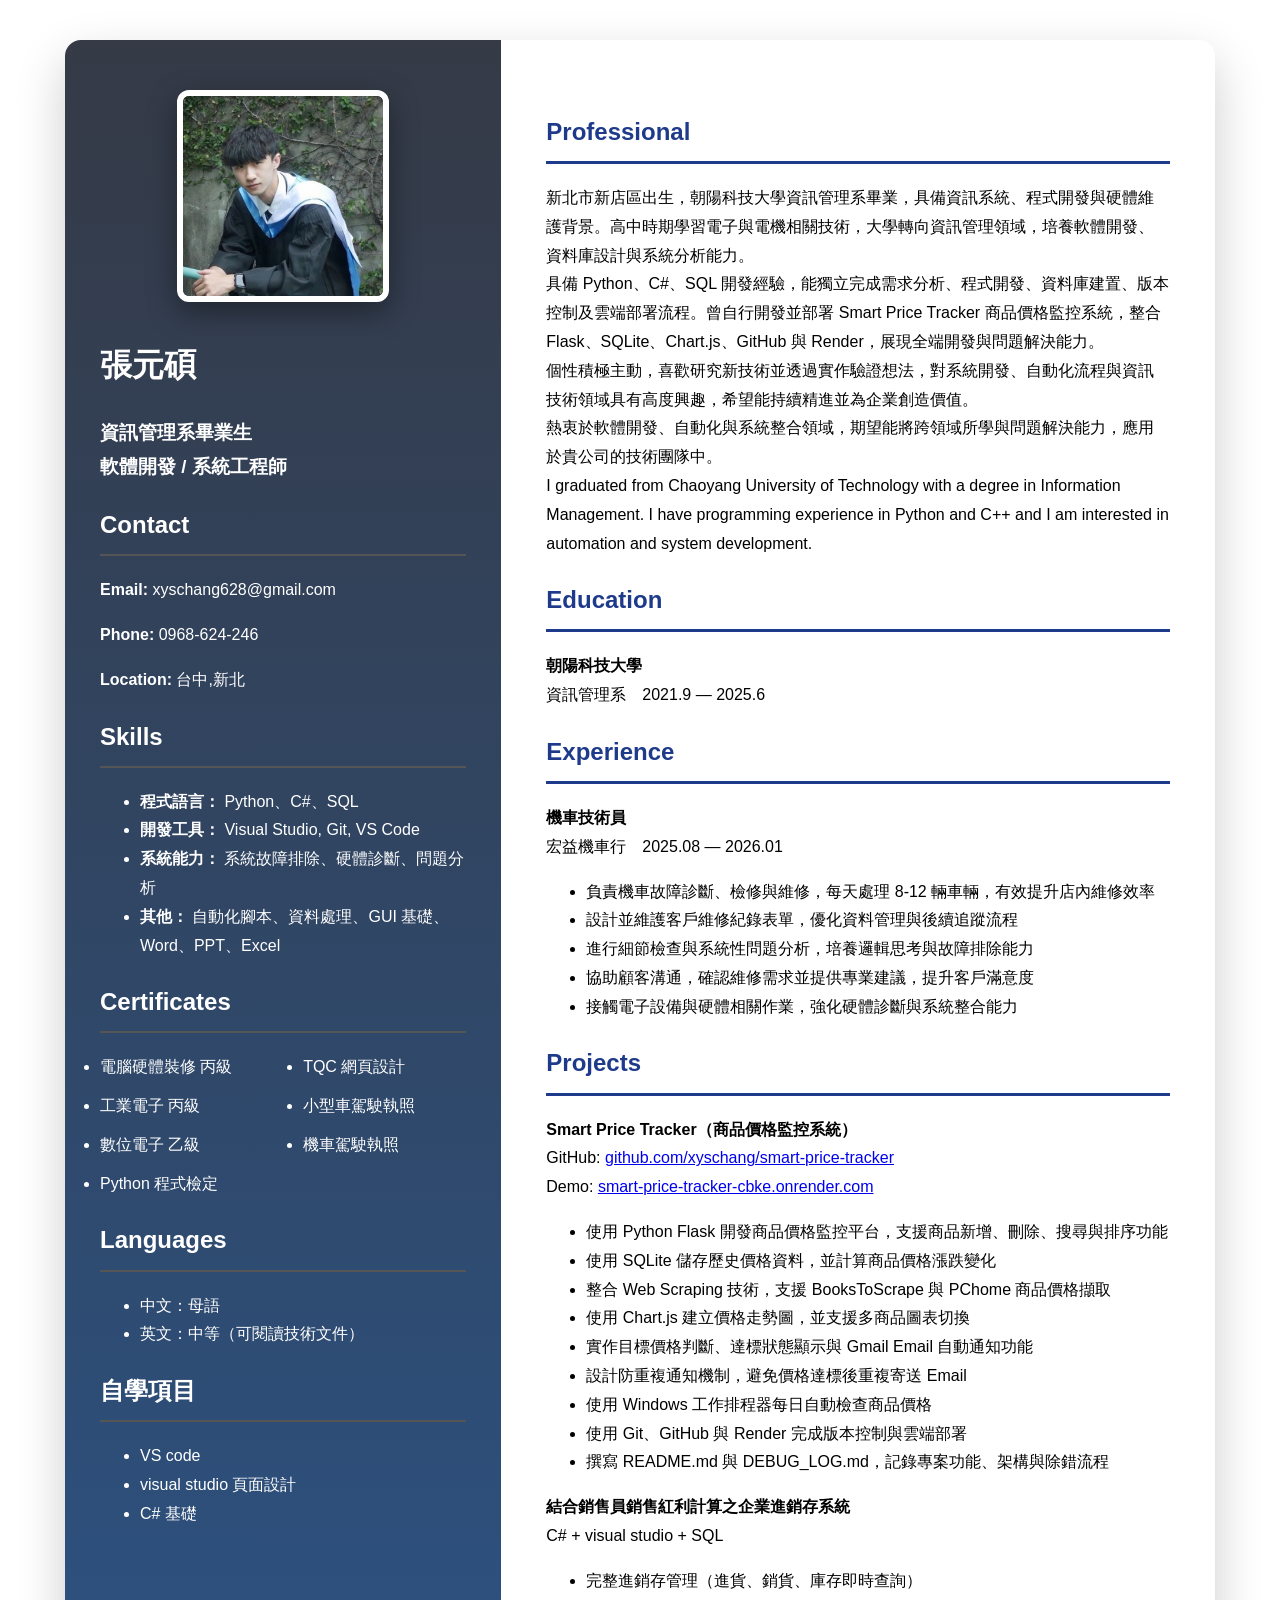
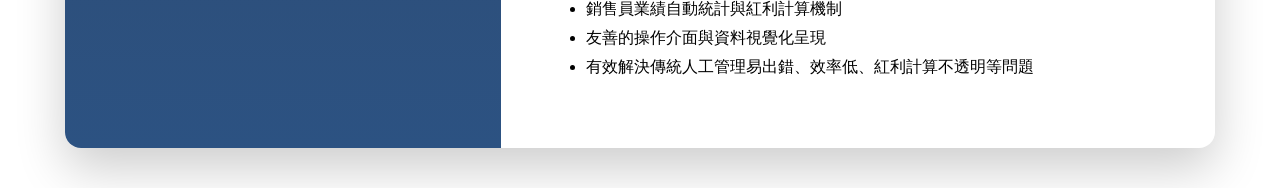
==== index.html @ 56843566 "Update smart price tracker project" ====
<!DOCTYPE html>
<html lang="zh-TW">
<head>
    <meta charset="UTF-8">
    <meta name="viewport" content="width=device-width, initial-scale=1.0">
    <title>張元碩 - 軟體工程師簡歷</title>
    <link rel="stylesheet" href="style.css">
</head>
<body>

<div class="container">

    <!-- 左欄 -->
    <div class="left">
        <div class="profile-photo">
            <a href="qr.html" target="_blank">
            <img src="photo.jpg" alt="張元碩 - 點擊顯示QR Code">
            </a>
        </div>
        <h1>張元碩</h1>
        <h3>資訊管理系畢業生<br>軟體開發 / 系統工程師</h3>

        <div class="section">
            <h2>Contact</h2>
            <p><strong>Email:</strong> xyschang628@gmail.com</p>
            <p><strong>Phone:</strong> 0968-624-246</p>
            <p><strong>Location:</strong> 台中,新北</p>
        </div>

        <div class="section">
            <h2>Skills</h2>
            <ul>
                <li><strong>程式語言：</strong> Python、C#、SQL</li>
                <li><strong>開發工具：</strong> Visual Studio, Git, VS Code</li>
                <li><strong>系統能力：</strong> 系統故障排除、硬體診斷、問題分析</li>
                <li><strong>其他：</strong> 自動化腳本、資料處理、GUI 基礎、Word、PPT、Excel</li>
            </ul>
        </div>

        <div class="section">
            <h2>Certificates</h2>
            <ul class="cert-list"> 
                <li>電腦硬體裝修 丙級</li>
                <li>工業電子 丙級</li>
                <li>數位電子 乙級</li>
                <li>Python 程式檢定</li>
                <li>TQC 網頁設計</li>
                <li>小型車駕駛執照</li>
                <li>機車駕駛執照</li>
            </ul>
        </div>

        <div class="section">
            <h2>Languages</h2>
            <ul>
                <li>中文：母語</li>
                <li>英文：中等（可閱讀技術文件）</li>  
            </ul>
        </div>

        <div class="section">
            <h2>自學項目</h2>
            <ul>
                <li>VS code</li>
                <li>visual studio 頁面設計</li>
                <li>C# 基礎</li>
            </ul>
        </div>
    </div>

    <!-- 右欄 -->
    <div class="right">

        <div class="section">
            <h2>Professional</h2>
            <p>
                新北市新店區出生，朝陽科技大學資訊管理系畢業，具備資訊系統、程式開發與硬體維護背景。高中時期學習電子與電機相關技術，大學轉向資訊管理領域，培養軟體開發、資料庫設計與系統分析能力。<br>
                具備 Python、C#、SQL 開發經驗，能獨立完成需求分析、程式開發、資料庫建置、版本控制及雲端部署流程。曾自行開發並部署 Smart Price Tracker 商品價格監控系統，整合 Flask、SQLite、Chart.js、GitHub 與 Render，展現全端開發與問題解決能力。<br>
                個性積極主動，喜歡研究新技術並透過實作驗證想法，對系統開發、自動化流程與資訊技術領域具有高度興趣，希望能持續精進並為企業創造價值。<br>
    
                熱衷於軟體開發、自動化與系統整合領域，期望能將跨領域所學與問題解決能力，應用於貴公司的技術團隊中。<br>
                I graduated from Chaoyang University of Technology with a degree in Information Management. I have programming experience in Python and C++ and I am interested in automation and system development.
            </p>
        </div>

        <div class="section">
            <h2>Education</h2>
            <p><strong>朝陽科技大學</strong><br>
               資訊管理系　2021.9 — 2025.6</p>
        </div>

        <div class="section">
            <h2>Experience</h2>
            <p><strong>機車技術員</strong><br>
               宏益機車行　2025.08 — 2026.01</p>
            <ul>
                <li>負責機車故障診斷、檢修與維修，每天處理 8-12 輛車輛，有效提升店內維修效率</li>
                <li>設計並維護客戶維修紀錄表單，優化資料管理與後續追蹤流程</li>
                <li>進行細節檢查與系統性問題分析，培養邏輯思考與故障排除能力</li>
                <li>協助顧客溝通，確認維修需求並提供專業建議，提升客戶滿意度</li>
                <li>接觸電子設備與硬體相關作業，強化硬體診斷與系統整合能力</li>
            </ul>
        </div>

        <div class="section">
            <h2>Projects</h2>       
            <p><strong>Smart Price Tracker（商品價格監控系統）</strong><br>
                GitHub: <a href="https://github.com/xyschang/smart-price-tracker" target="_blank">github.com/xyschang/smart-price-tracker</a><br>
                Demo: <a href="https://smart-price-tracker-cbke.onrender.com" target="_blank">smart-price-tracker-cbke.onrender.com</a>
            </p>

            <ul>
                <li>使用 Python Flask 開發商品價格監控平台，支援商品新增、刪除、搜尋與排序功能</li>
                <li>使用 SQLite 儲存歷史價格資料，並計算商品價格漲跌變化</li>
                <li>整合 Web Scraping 技術，支援 BooksToScrape 與 PChome 商品價格擷取</li>
                <li>使用 Chart.js 建立價格走勢圖，並支援多商品圖表切換</li>
                <li>實作目標價格判斷、達標狀態顯示與 Gmail Email 自動通知功能</li>
                <li>設計防重複通知機制，避免價格達標後重複寄送 Email</li>
                <li>使用 Windows 工作排程器每日自動檢查商品價格</li>
                <li>使用 Git、GitHub 與 Render 完成版本控制與雲端部署</li>
                <li>撰寫 README.md 與 DEBUG_LOG.md，記錄專案功能、架構與除錯流程</li>
            </ul>

            <p><strong>結合銷售員銷售紅利計算之企業進銷存系統</strong><br>
               C# + visual studio + SQL</p>
            <ul>
                <li>完整進銷存管理（進貨、銷貨、庫存即時查詢）</li>
                <li>銷售員業績自動統計與紅利計算機制</li>
                <li>友善的操作介面與資料視覺化呈現</li>
                <li>有效解決傳統人工管理易出錯、效率低、紅利計算不透明等問題</li>
            </ul>
        </div>

    </div>
</div>

</body>
</html>
---- style.css ----
{
    margin: 0;
    padding: 0;
    box-sizing: border-box;
}

a,
p,
li {
    overflow-wrap: break-word;
    word-wrap: break-word;
}
body {
    margin: 0;
    font-family: Arial, 'Noto Sans TC', sans-serif;
    background-color: linear-gradient(135deg, #2c3e50 0%, #1a2533 100%);
    line-height: 1.8;
}

.container {
    display: flex;
    max-width: 1150px;
    margin: 40px auto;
    background: white;
    box-shadow: 0 20px 50px rgba(0,0,0,0.2);
    border-radius: 16px;
    overflow: hidden;
    transition: transform 0.4s ease;
}

.container:hover {
    transform: translateY(-10px);              
}

/* 左欄 */
.left {
    width: 37%;
    background: linear-gradient(180deg, #353a46, #2c5282);
    color: white;
    padding: 50px 35px;
}

/* 右欄 */
.right {
    width: 63%;
    padding: 50px 45px;
}
.section {
    transition: all 0.3s ease;
}

.section:hover {
    transform: translateX(10px);               /* 新增：滑鼠移上去往右移動 */
}

/* 【新增】證照兩欄顯示 */
.cert-list {
    column-count: 2;
    column-gap: 40px;
}

.cert-list li {
    margin-bottom: 12px;
    break-inside: avoid;
}
/* 【新增】大頭貼特效 */
.profile-photo {
    text-align: center;
    margin-bottom: 25px;
}

.profile-photo img {
    width: 200px;
    height: 200px;
    border-radius: 12px;
    object-fit: cover;
    border: 6px solid #ffffff;
    box-shadow: 0 10px 30px rgba(0,0,0,0.4);
    transition: all 0.4s ease;
}

.profile-photo img:hover {
    transform: scale(1.05);                    /* 新增：滑鼠移上去放大 */
}

/* ==================== 手機版強力優化（解決文字被切問題） ==================== */
@media (max-width: 768px) {
    .container {
        flex-direction: column;
        margin: 10px;
        border-radius: 12px;
        width: 100%;
    }
    
    .left, .right {
        width: 100%;
        /* 加大左右內距，讓文字不會被切到 */
        padding: 35px 28px !important;
    }
    
    h1 { font-size: 2.0em; }
    h2 { font-size: 1.38em; margin-bottom: 18px; }
    
    p, li {
        font-size: 1.02em;           /* 稍微加大字體 */
        margin-bottom: 13px;
        word-break: break-all;       /* 讓長字串可以斷行 */
        hyphens: auto;               /* 自動斷字 */
    }
    
    ul { 
        padding-left: 24px; 
    }
    
    .section {
        margin-bottom: 35px;
    }
}

/* 通用樣式 */
h2 {
    border-bottom: 3px solid #1e3a8a;
    padding-bottom: 8px;
    color: #1e3a8a;
}

.left h2 {
    color: white;
    border-bottom: 2px solid #555;
}
/* 證照兩欄顯示 */
.cert-list {
    column-count: 2;
    column-gap: 40px;
    padding-left: 0;
}

.cert-list li {
    margin-bottom: 10px;
    break-inside: avoid;
}

@media (max-width: 768px) {
    .cert-list {
        column-count: 1;   /* 手機版改回單欄 */
    }
}
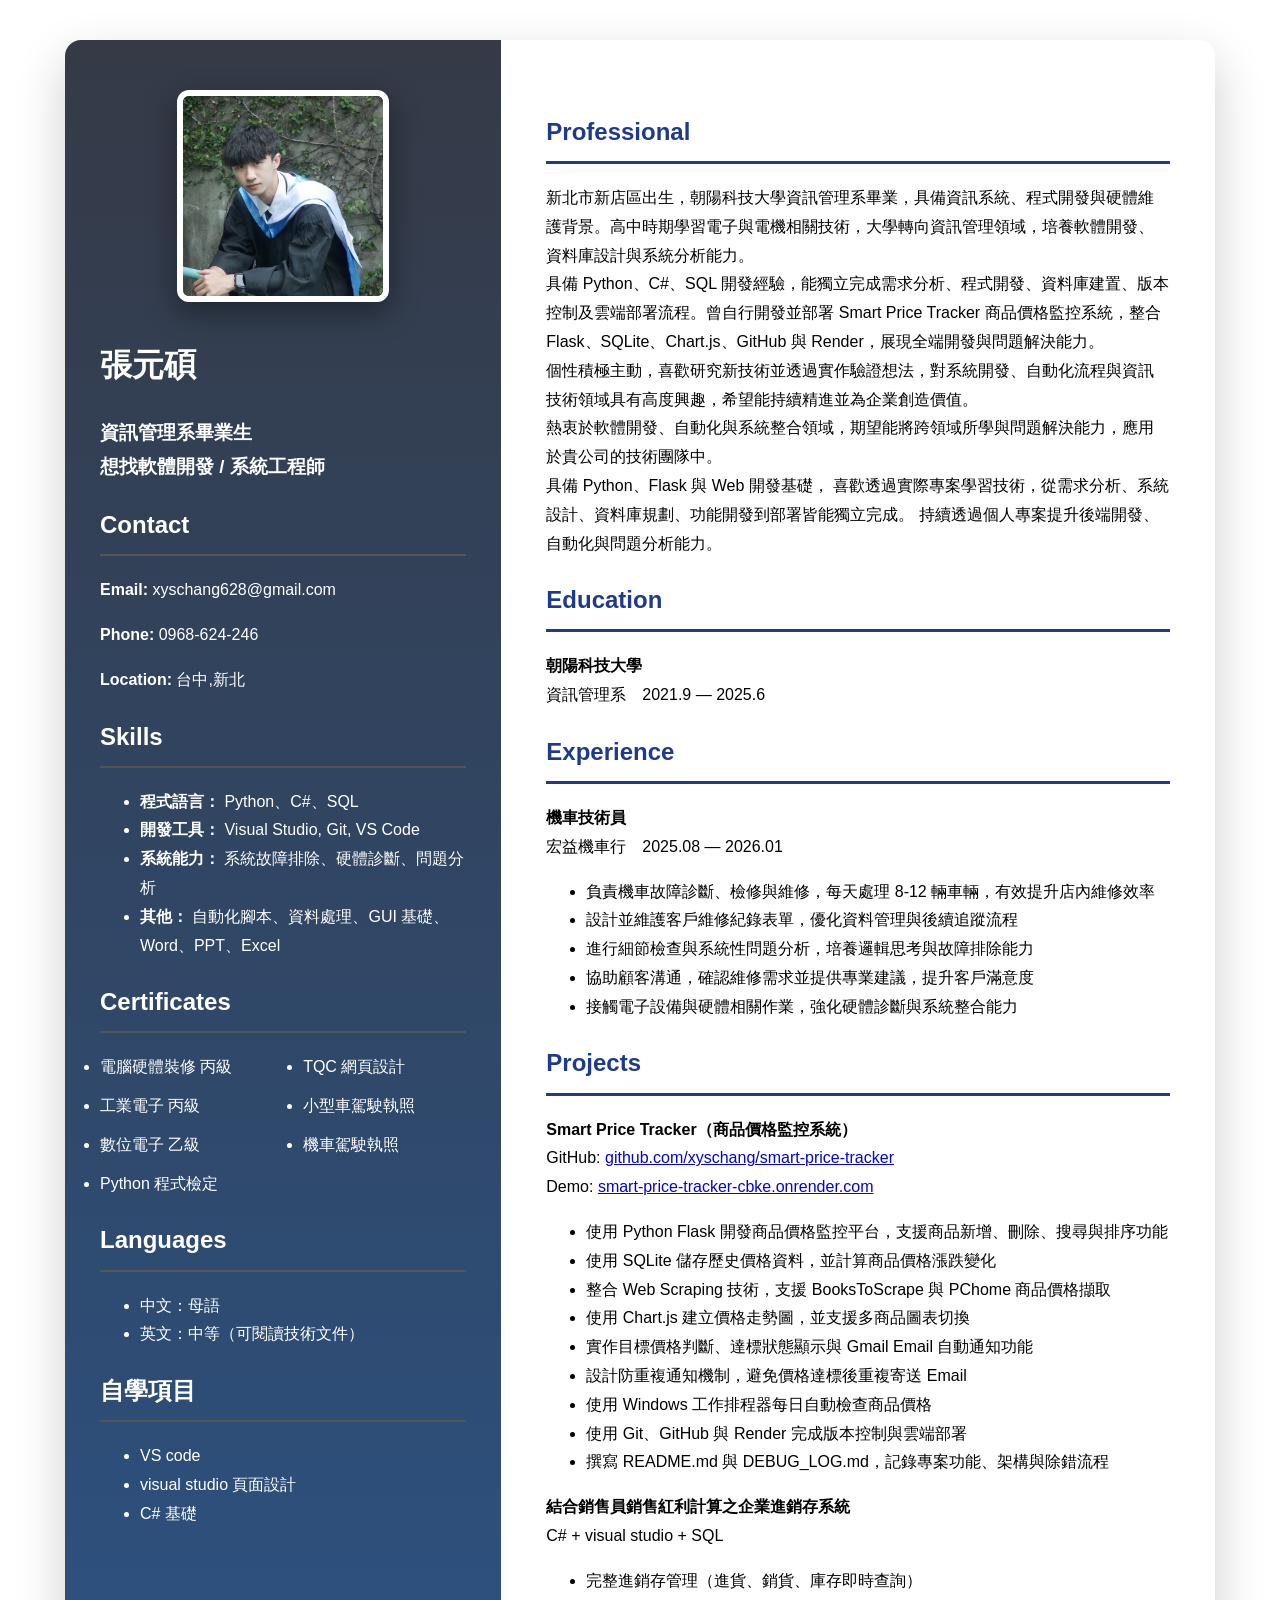
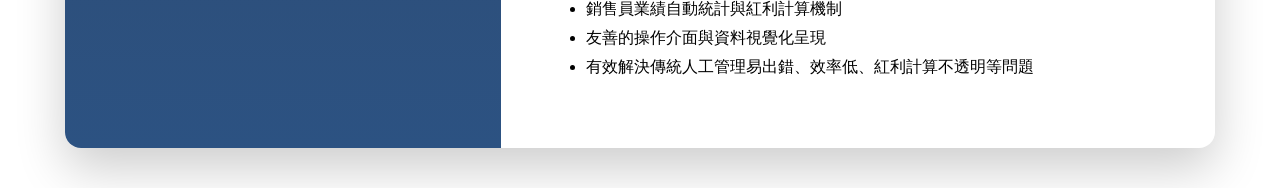
==== commit 9ad73558: "Update resume" ====
--- a/index.html
+++ b/index.html
@@ -18,7 +18,7 @@
             </a>
         </div>
         <h1>張元碩</h1>
-        <h3>資訊管理系畢業生<br>軟體開發 / 系統工程師</h3>
+        <h3>資訊管理系畢業生<br>想找軟體開發 / 系統工程師</h3>
 
         <div class="section">
             <h2>Contact</h2>
@@ -79,7 +79,9 @@
                 個性積極主動，喜歡研究新技術並透過實作驗證想法，對系統開發、自動化流程與資訊技術領域具有高度興趣，希望能持續精進並為企業創造價值。<br>
     
                 熱衷於軟體開發、自動化與系統整合領域，期望能將跨領域所學與問題解決能力，應用於貴公司的技術團隊中。<br>
-                I graduated from Chaoyang University of Technology with a degree in Information Management. I have programming experience in Python and C++ and I am interested in automation and system development.
+                 具備 Python、Flask 與 Web 開發基礎，
+                喜歡透過實際專案學習技術，從需求分析、系統設計、資料庫規劃、功能開發到部署皆能獨立完成。
+                持續透過個人專案提升後端開發、自動化與問題分析能力。
             </p>
         </div>
 
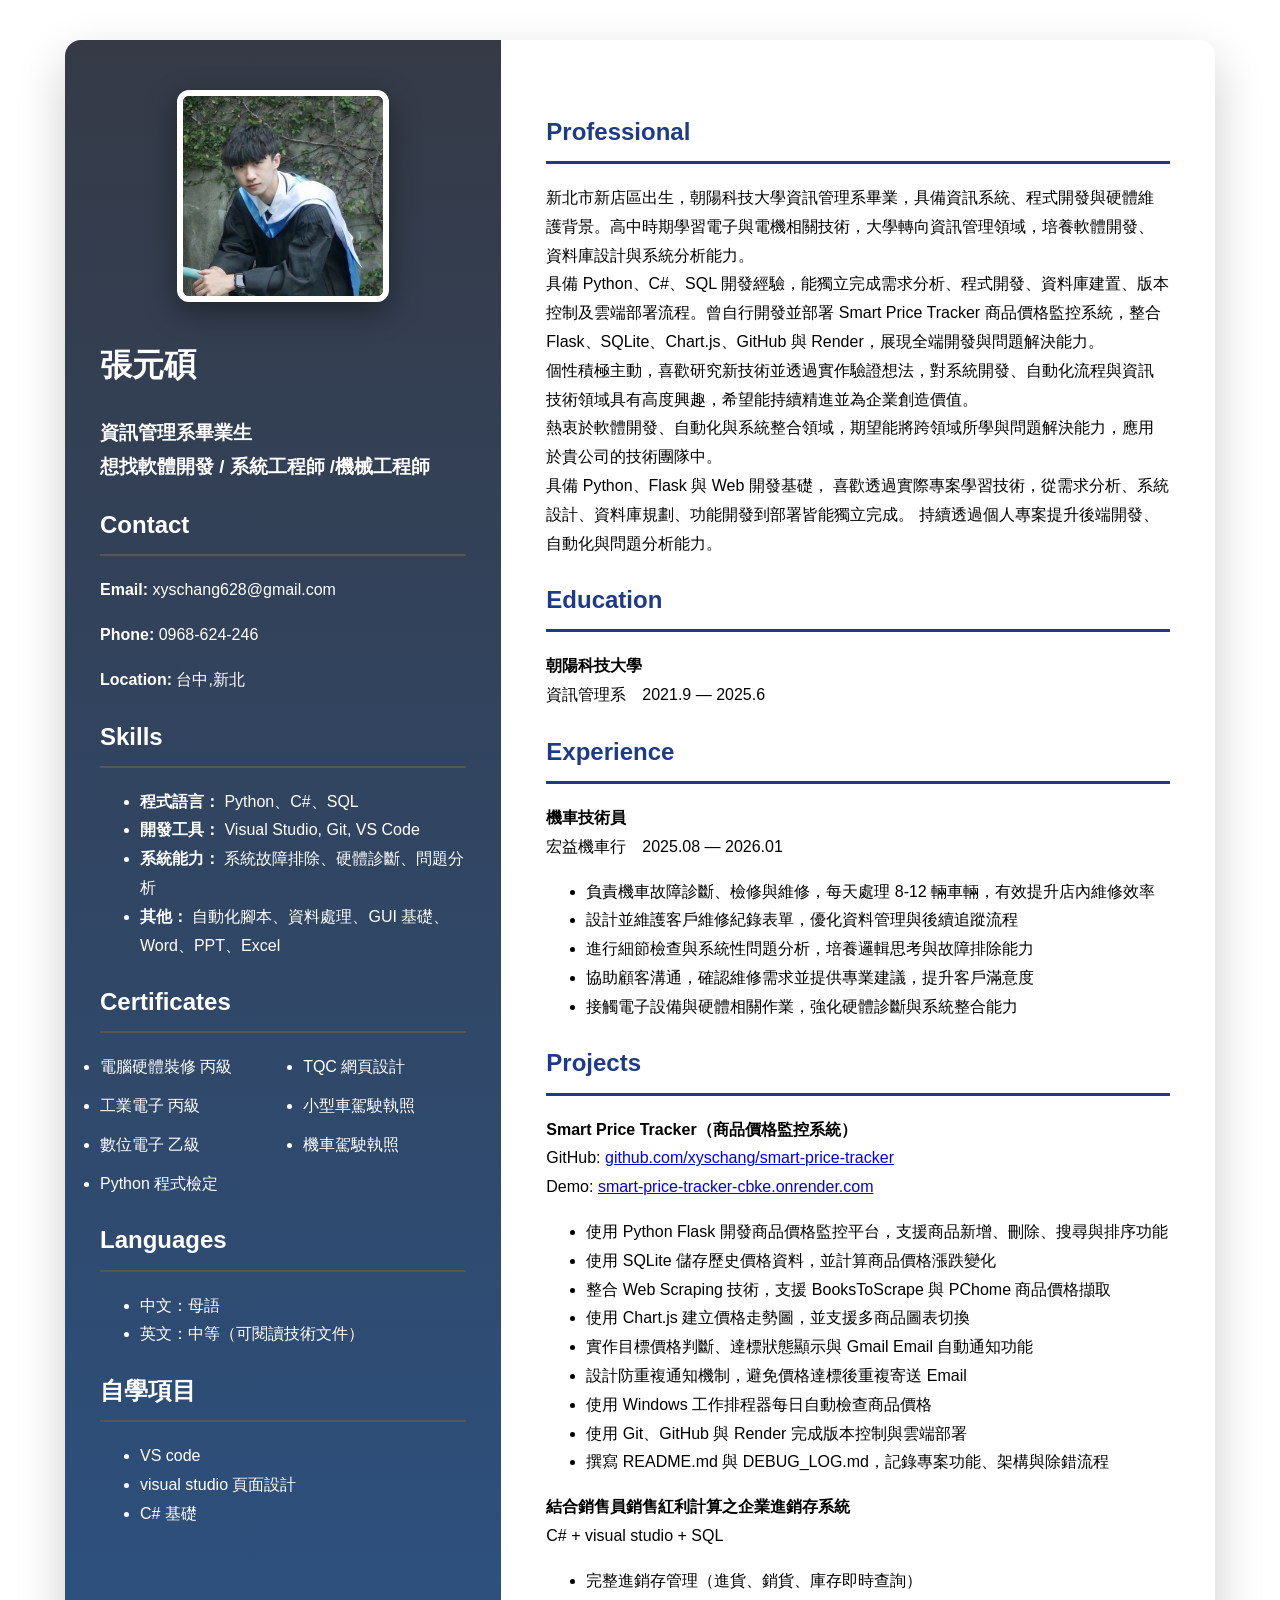
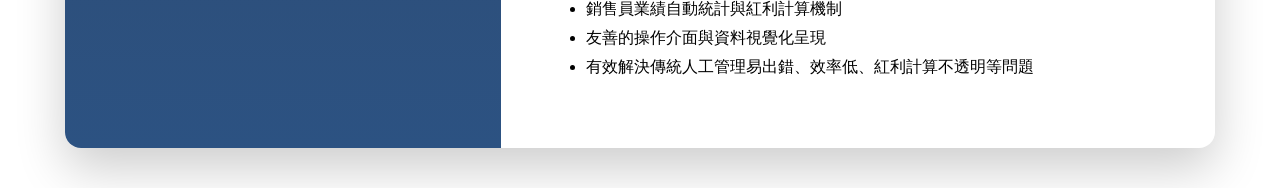
==== commit 832cc5cd: "Update resume" ====
--- a/index.html
+++ b/index.html
@@ -18,7 +18,7 @@
             </a>
         </div>
         <h1>張元碩</h1>
-        <h3>資訊管理系畢業生<br>想找軟體開發 / 系統工程師</h3>
+        <h3>資訊管理系畢業生<br>想找軟體開發 / 系統工程師 /機械工程師</h3>
 
         <div class="section">
             <h2>Contact</h2>
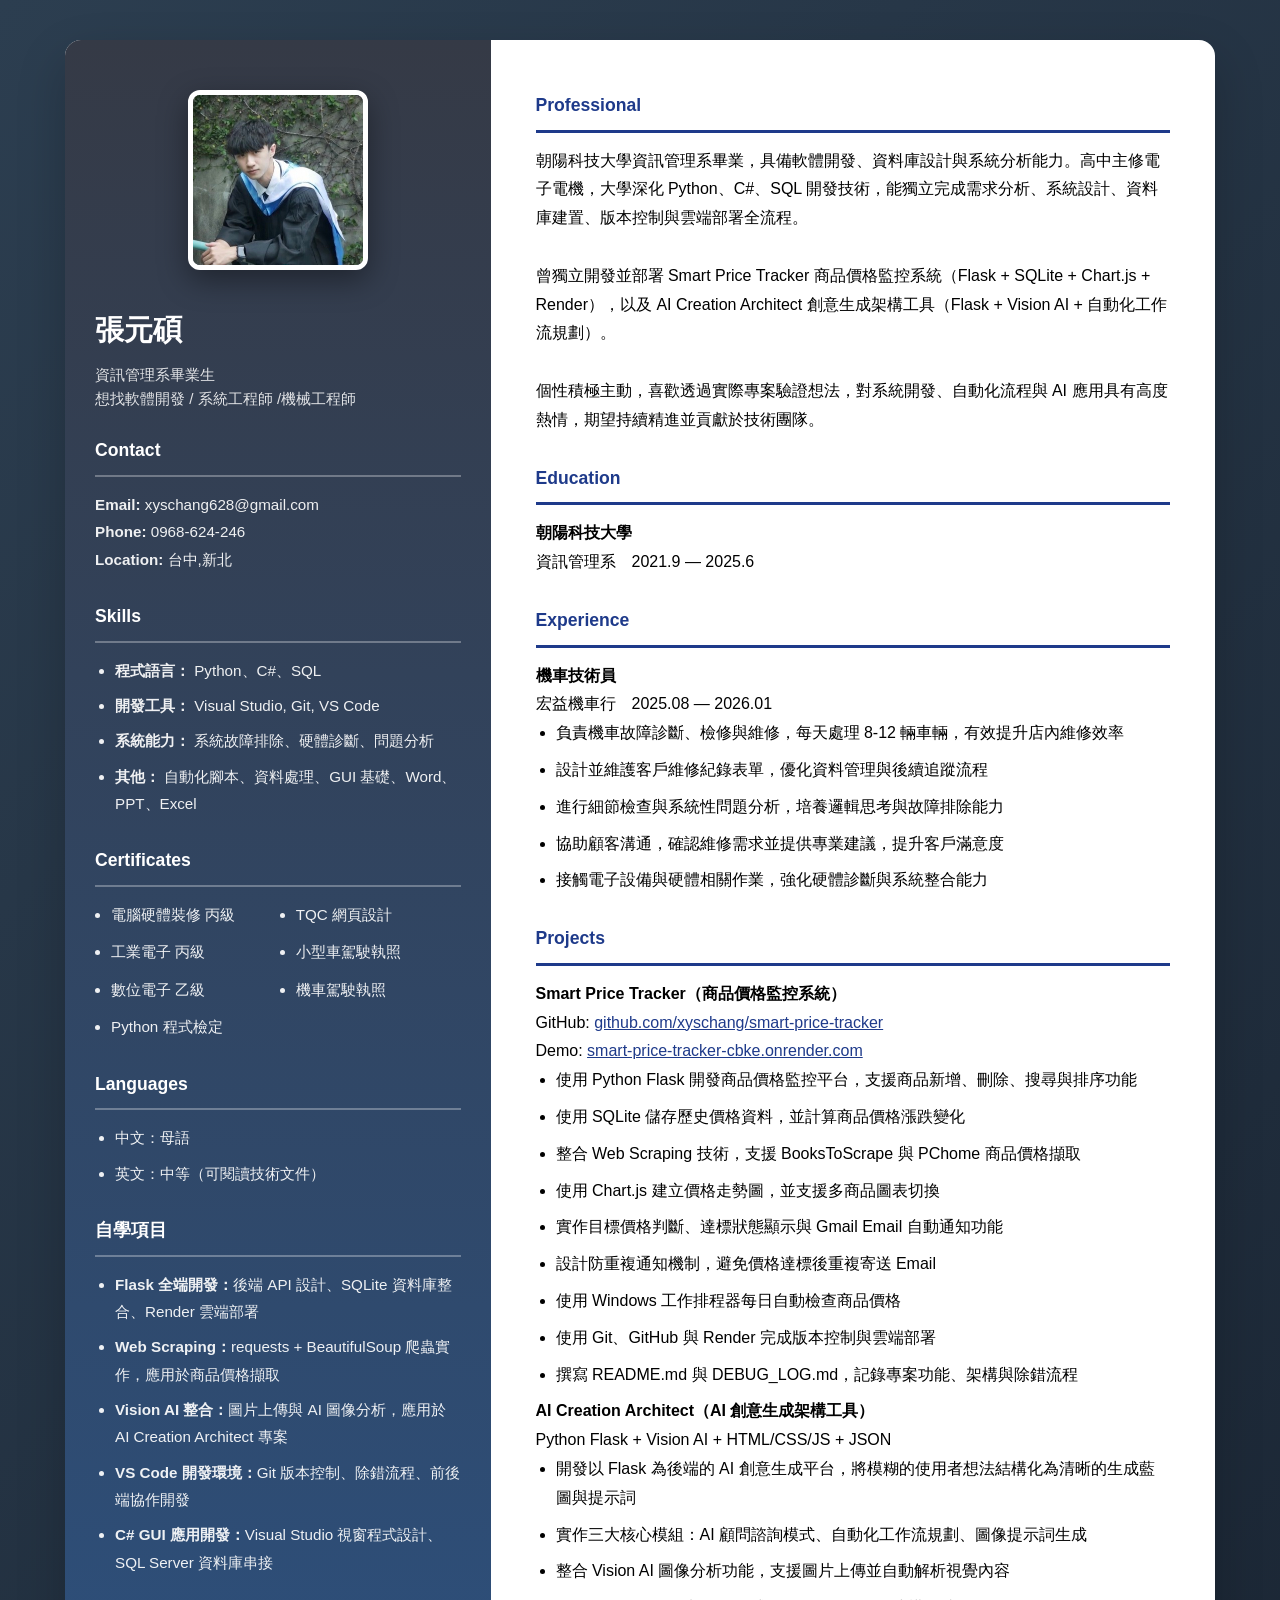
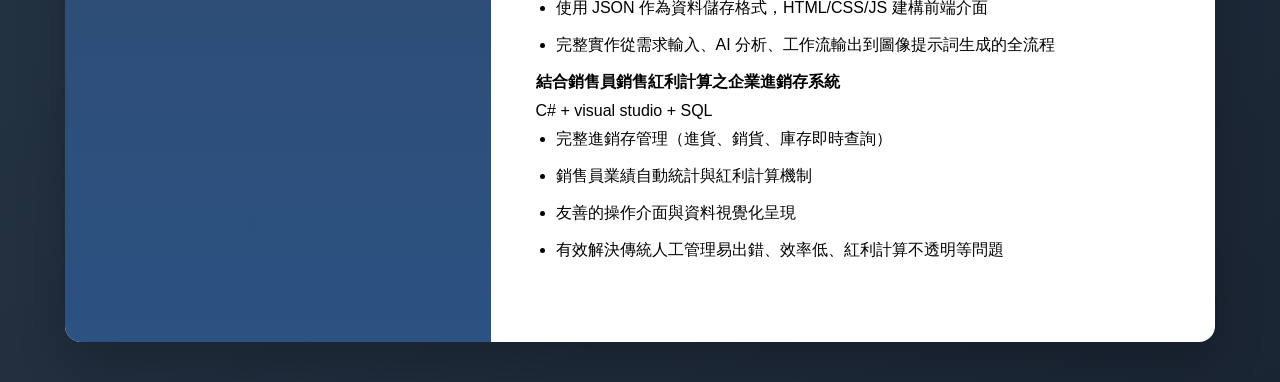
==== commit 850952a7: "Update resume: fix CSS bugs, add AI Creation Architect project, improve mobile layout" ====
--- a/index.html
+++ b/index.html
@@ -61,9 +61,11 @@
         <div class="section">
             <h2>自學項目</h2>
             <ul>
-                <li>VS code</li>
-                <li>visual studio 頁面設計</li>
-                <li>C# 基礎</li>
+                <li><strong>Flask 全端開發：</strong>後端 API 設計、SQLite 資料庫整合、Render 雲端部署</li>
+                <li><strong>Web Scraping：</strong>requests + BeautifulSoup 爬蟲實作，應用於商品價格擷取</li>
+                <li><strong>Vision AI 整合：</strong>圖片上傳與 AI 圖像分析，應用於 AI Creation Architect 專案</li>
+                <li><strong>VS Code 開發環境：</strong>Git 版本控制、除錯流程、前後端協作開發</li>
+                <li><strong>C# GUI 應用開發：</strong>Visual Studio 視窗程式設計、SQL Server 資料庫串接</li>
             </ul>
         </div>
     </div>
@@ -74,14 +76,9 @@
         <div class="section">
             <h2>Professional</h2>
             <p>
-                新北市新店區出生，朝陽科技大學資訊管理系畢業，具備資訊系統、程式開發與硬體維護背景。高中時期學習電子與電機相關技術，大學轉向資訊管理領域，培養軟體開發、資料庫設計與系統分析能力。<br>
-                具備 Python、C#、SQL 開發經驗，能獨立完成需求分析、程式開發、資料庫建置、版本控制及雲端部署流程。曾自行開發並部署 Smart Price Tracker 商品價格監控系統，整合 Flask、SQLite、Chart.js、GitHub 與 Render，展現全端開發與問題解決能力。<br>
-                個性積極主動，喜歡研究新技術並透過實作驗證想法，對系統開發、自動化流程與資訊技術領域具有高度興趣，希望能持續精進並為企業創造價值。<br>
-    
-                熱衷於軟體開發、自動化與系統整合領域，期望能將跨領域所學與問題解決能力，應用於貴公司的技術團隊中。<br>
-                 具備 Python、Flask 與 Web 開發基礎，
-                喜歡透過實際專案學習技術，從需求分析、系統設計、資料庫規劃、功能開發到部署皆能獨立完成。
-                持續透過個人專案提升後端開發、自動化與問題分析能力。
+                朝陽科技大學資訊管理系畢業，具備軟體開發、資料庫設計與系統分析能力。高中主修電子電機，大學深化 Python、C#、SQL 開發技術，能獨立完成需求分析、系統設計、資料庫建置、版本控制與雲端部署全流程。<br><br>
+                曾獨立開發並部署 Smart Price Tracker 商品價格監控系統（Flask + SQLite + Chart.js + Render），以及 AI Creation Architect 創意生成架構工具（Flask + Vision AI + 自動化工作流規劃）。<br><br>
+                個性積極主動，喜歡透過實際專案驗證想法，對系統開發、自動化流程與 AI 應用具有高度熱情，期望持續精進並貢獻於技術團隊。
             </p>
         </div>
 
@@ -123,6 +120,17 @@
                 <li>撰寫 README.md 與 DEBUG_LOG.md，記錄專案功能、架構與除錯流程</li>
             </ul>
 
+            <p><strong>AI Creation Architect（AI 創意生成架構工具）</strong><br>
+               Python Flask + Vision AI + HTML/CSS/JS + JSON
+            </p>
+            <ul>
+                <li>開發以 Flask 為後端的 AI 創意生成平台，將模糊的使用者想法結構化為清晰的生成藍圖與提示詞</li>
+                <li>實作三大核心模組：AI 顧問諮詢模式、自動化工作流規劃、圖像提示詞生成</li>
+                <li>整合 Vision AI 圖像分析功能，支援圖片上傳並自動解析視覺內容</li>
+                <li>使用 JSON 作為資料儲存格式，HTML/CSS/JS 建構前端介面</li>
+                <li>完整實作從需求輸入、AI 分析、工作流輸出到圖像提示詞生成的全流程</li>
+            </ul>
+
             <p><strong>結合銷售員銷售紅利計算之企業進銷存系統</strong><br>
                C# + visual studio + SQL</p>
             <ul>
--- a/style.css
+++ b/style.css
@@ -1,147 +1,208 @@
-{
-    margin: 0;
-    padding: 0;
-    box-sizing: border-box;
-}
-
-a,
-p,
-li {
-    overflow-wrap: break-word;
-    word-wrap: break-word;
-}
-body {
-    margin: 0;
-    font-family: Arial, 'Noto Sans TC', sans-serif;
-    background-color: linear-gradient(135deg, #2c3e50 0%, #1a2533 100%);
-    line-height: 1.8;
-}
-
-.container {
-    display: flex;
-    max-width: 1150px;
-    margin: 40px auto;
-    background: white;
-    box-shadow: 0 20px 50px rgba(0,0,0,0.2);
-    border-radius: 16px;
-    overflow: hidden;
-    transition: transform 0.4s ease;
-}
-
-.container:hover {
-    transform: translateY(-10px);              
-}
-
-/* 左欄 */
-.left {
-    width: 37%;
-    background: linear-gradient(180deg, #353a46, #2c5282);
-    color: white;
-    padding: 50px 35px;
-}
-
-/* 右欄 */
-.right {
-    width: 63%;
-    padding: 50px 45px;
-}
-.section {
-    transition: all 0.3s ease;
-}
-
-.section:hover {
-    transform: translateX(10px);               /* 新增：滑鼠移上去往右移動 */
-}
-
-/* 【新增】證照兩欄顯示 */
-.cert-list {
-    column-count: 2;
-    column-gap: 40px;
-}
-
-.cert-list li {
-    margin-bottom: 12px;
-    break-inside: avoid;
-}
-/* 【新增】大頭貼特效 */
-.profile-photo {
-    text-align: center;
-    margin-bottom: 25px;
-}
-
-.profile-photo img {
-    width: 200px;
-    height: 200px;
-    border-radius: 12px;
-    object-fit: cover;
-    border: 6px solid #ffffff;
-    box-shadow: 0 10px 30px rgba(0,0,0,0.4);
-    transition: all 0.4s ease;
-}
-
-.profile-photo img:hover {
-    transform: scale(1.05);                    /* 新增：滑鼠移上去放大 */
-}
-
-/* ==================== 手機版強力優化（解決文字被切問題） ==================== */
-@media (max-width: 768px) {
-    .container {
-        flex-direction: column;
-        margin: 10px;
-        border-radius: 12px;
-        width: 100%;
-    }
-    
-    .left, .right {
-        width: 100%;
-        /* 加大左右內距，讓文字不會被切到 */
-        padding: 35px 28px !important;
-    }
-    
-    h1 { font-size: 2.0em; }
-    h2 { font-size: 1.38em; margin-bottom: 18px; }
-    
-    p, li {
-        font-size: 1.02em;           /* 稍微加大字體 */
-        margin-bottom: 13px;
-        word-break: break-all;       /* 讓長字串可以斷行 */
-        hyphens: auto;               /* 自動斷字 */
-    }
-    
-    ul { 
-        padding-left: 24px; 
-    }
-    
-    .section {
-        margin-bottom: 35px;
-    }
-}
-
-/* 通用樣式 */
-h2 {
-    border-bottom: 3px solid #1e3a8a;
-    padding-bottom: 8px;
-    color: #1e3a8a;
-}
-
-.left h2 {
-    color: white;
-    border-bottom: 2px solid #555;
-}
-/* 證照兩欄顯示 */
-.cert-list {
-    column-count: 2;
-    column-gap: 40px;
-    padding-left: 0;
-}
-
-.cert-list li {
-    margin-bottom: 10px;
-    break-inside: avoid;
-}
-
-@media (max-width: 768px) {
-    .cert-list {
-        column-count: 1;   /* 手機版改回單欄 */
-    }
-}+* {
+    margin: 0;
+    padding: 0;
+    box-sizing: border-box;
+}
+
+a,
+p,
+li {
+    overflow-wrap: break-word;
+    word-wrap: break-word;
+    word-break: break-word;
+}
+
+body {
+    margin: 0;
+    font-family: Arial, 'Noto Sans TC', sans-serif;
+    background: linear-gradient(135deg, #2c3e50 0%, #1a2533 100%);
+    min-height: 100vh;
+    line-height: 1.8;
+}
+
+.container {
+    display: flex;
+    max-width: 1150px;
+    margin: 40px auto;
+    background: white;
+    box-shadow: 0 20px 50px rgba(0,0,0,0.2);
+    border-radius: 16px;
+    overflow: hidden;
+    transition: transform 0.4s ease;
+}
+
+.container:hover {
+    transform: translateY(-6px);
+}
+
+/* 左欄 */
+.left {
+    width: 37%;
+    min-width: 0;
+    background: linear-gradient(180deg, #353a46, #2c5282);
+    color: white;
+    padding: 50px 30px;
+}
+
+/* 右欄 */
+.right {
+    width: 63%;
+    min-width: 0;
+    padding: 50px 45px;
+    overflow: hidden;
+}
+
+.section {
+    margin-bottom: 28px;
+    transition: transform 0.3s ease;
+}
+
+.section:hover {
+    transform: translateX(6px);
+}
+
+/* 大頭貼 */
+.profile-photo {
+    text-align: center;
+    margin-bottom: 25px;
+}
+
+.profile-photo img {
+    width: 180px;
+    height: 180px;
+    border-radius: 12px;
+    object-fit: cover;
+    border: 5px solid #ffffff;
+    box-shadow: 0 10px 30px rgba(0,0,0,0.4);
+    transition: transform 0.4s ease;
+}
+
+.profile-photo img:hover {
+    transform: scale(1.05);
+}
+
+/* 標題 */
+h1 {
+    font-size: 1.8em;
+    margin-bottom: 6px;
+    word-break: break-word;
+}
+
+h3 {
+    font-size: 0.95em;
+    font-weight: normal;
+    opacity: 0.85;
+    margin-bottom: 24px;
+    line-height: 1.6;
+}
+
+h2 {
+    border-bottom: 3px solid #1e3a8a;
+    padding-bottom: 8px;
+    margin-bottom: 14px;
+    color: #1e3a8a;
+    font-size: 1.1em;
+}
+
+.left h2 {
+    color: white;
+    border-bottom: 2px solid rgba(255,255,255,0.3);
+}
+
+/* 左欄文字顏色 — 讓電話等資訊更明顯 */
+.left p,
+.left li {
+    color: rgba(255,255,255,0.92);
+    font-size: 0.95em;
+}
+
+.left a {
+    color: #93c5fd;
+    text-decoration: none;
+}
+
+.left a:hover {
+    text-decoration: underline;
+}
+
+/* 右欄連結 */
+.right a {
+    color: #1e3a8a;
+    word-break: break-all;
+}
+
+ul {
+    padding-left: 20px;
+}
+
+li {
+    margin-bottom: 8px;
+}
+
+/* 證照兩欄 */
+.cert-list {
+    column-count: 2;
+    column-gap: 20px;
+    padding-left: 16px;
+}
+
+.cert-list li {
+    margin-bottom: 10px;
+    break-inside: avoid;
+}
+
+/* ==================== 手機版 ==================== */
+@media (max-width: 768px) {
+    .container {
+        flex-direction: column;
+        margin: 8px;
+        border-radius: 12px;
+        width: calc(100% - 16px);
+        /* 取消 hover 動畫避免手機跑版 */
+        transform: none !important;
+    }
+
+    .left, .right {
+        width: 100% !important;
+        padding: 32px 20px !important;
+        /* 確保不超出螢幕 */
+        max-width: 100%;
+        overflow: hidden;
+    }
+
+    .section:hover {
+        transform: none;
+    }
+
+    h1 { font-size: 1.7em; }
+    h2 { font-size: 1.1em; }
+    h3 { font-size: 0.9em; }
+
+    p, li {
+        font-size: 0.97em;
+        word-break: break-word;
+    }
+
+    ul {
+        padding-left: 18px;
+    }
+
+    .cert-list {
+        column-count: 1;
+    }
+
+    /* 手機版電話/連結防止溢出 */
+    .left p strong,
+    .right p {
+        display: block;
+        max-width: 100%;
+    }
+}
+
+@media (max-width: 400px) {
+    .left, .right {
+        padding: 24px 16px !important;
+    }
+
+    h1 { font-size: 1.45em; }
+}
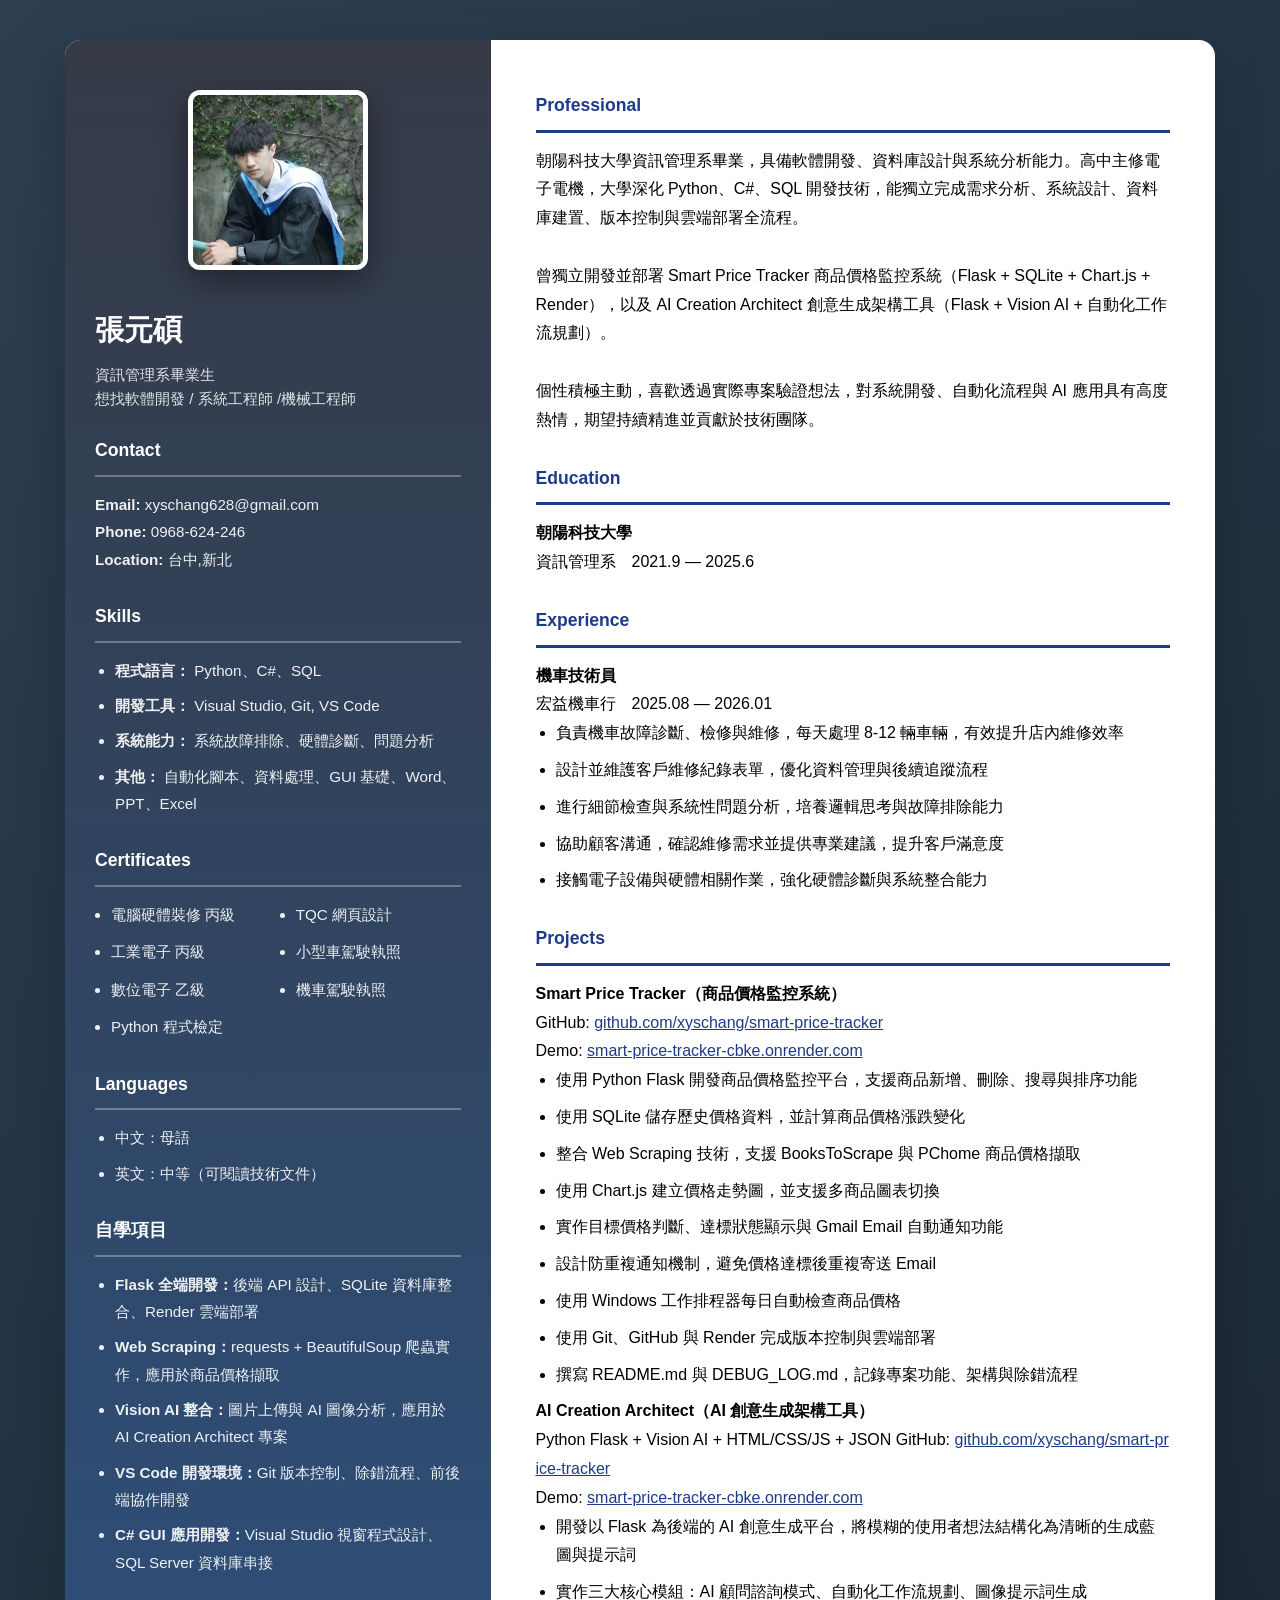
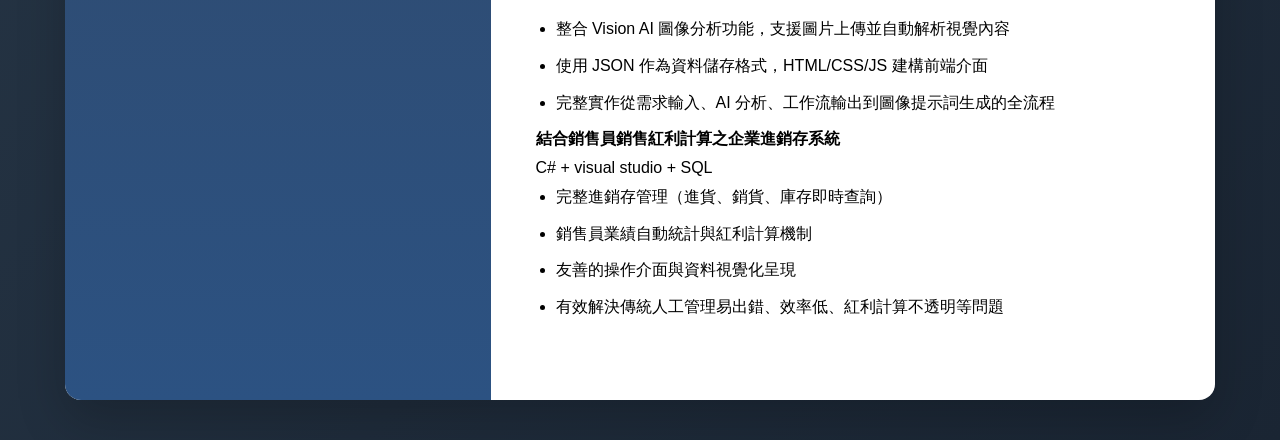
==== commit c646ffdb: "Update resume" ====
--- a/index.html
+++ b/index.html
@@ -120,17 +120,19 @@
                 <li>撰寫 README.md 與 DEBUG_LOG.md，記錄專案功能、架構與除錯流程</li>
             </ul>
 
-            <p><strong>AI Creation Architect（AI 創意生成架構工具）</strong><br>
-               Python Flask + Vision AI + HTML/CSS/JS + JSON
-            </p>
-            <ul>
-                <li>開發以 Flask 為後端的 AI 創意生成平台，將模糊的使用者想法結構化為清晰的生成藍圖與提示詞</li>
-                <li>實作三大核心模組：AI 顧問諮詢模式、自動化工作流規劃、圖像提示詞生成</li>
-                <li>整合 Vision AI 圖像分析功能，支援圖片上傳並自動解析視覺內容</li>
-                <li>使用 JSON 作為資料儲存格式，HTML/CSS/JS 建構前端介面</li>
-                <li>完整實作從需求輸入、AI 分析、工作流輸出到圖像提示詞生成的全流程</li>
-            </ul>
-
+            <p><strong>AI Creation Architect（AI 創意生成架構工具）</strong><br>
+               Python Flask + Vision AI + HTML/CSS/JS + JSON
+               GitHub: <a href="https://github.com/xyschang/AI-Creation-Architect" target="_blank">github.com/xyschang/smart-price-tracker</a><br>
+                Demo: <a href="https://ai-creation-architect.onrender.com/" target="_blank">smart-price-tracker-cbke.onrender.com</a>
+            </p>
+            <ul>
+                <li>開發以 Flask 為後端的 AI 創意生成平台，將模糊的使用者想法結構化為清晰的生成藍圖與提示詞</li>
+                <li>實作三大核心模組：AI 顧問諮詢模式、自動化工作流規劃、圖像提示詞生成</li>
+                <li>整合 Vision AI 圖像分析功能，支援圖片上傳並自動解析視覺內容</li>
+                <li>使用 JSON 作為資料儲存格式，HTML/CSS/JS 建構前端介面</li>
+                <li>完整實作從需求輸入、AI 分析、工作流輸出到圖像提示詞生成的全流程</li>
+            </ul>
+
             <p><strong>結合銷售員銷售紅利計算之企業進銷存系統</strong><br>
                C# + visual studio + SQL</p>
             <ul>
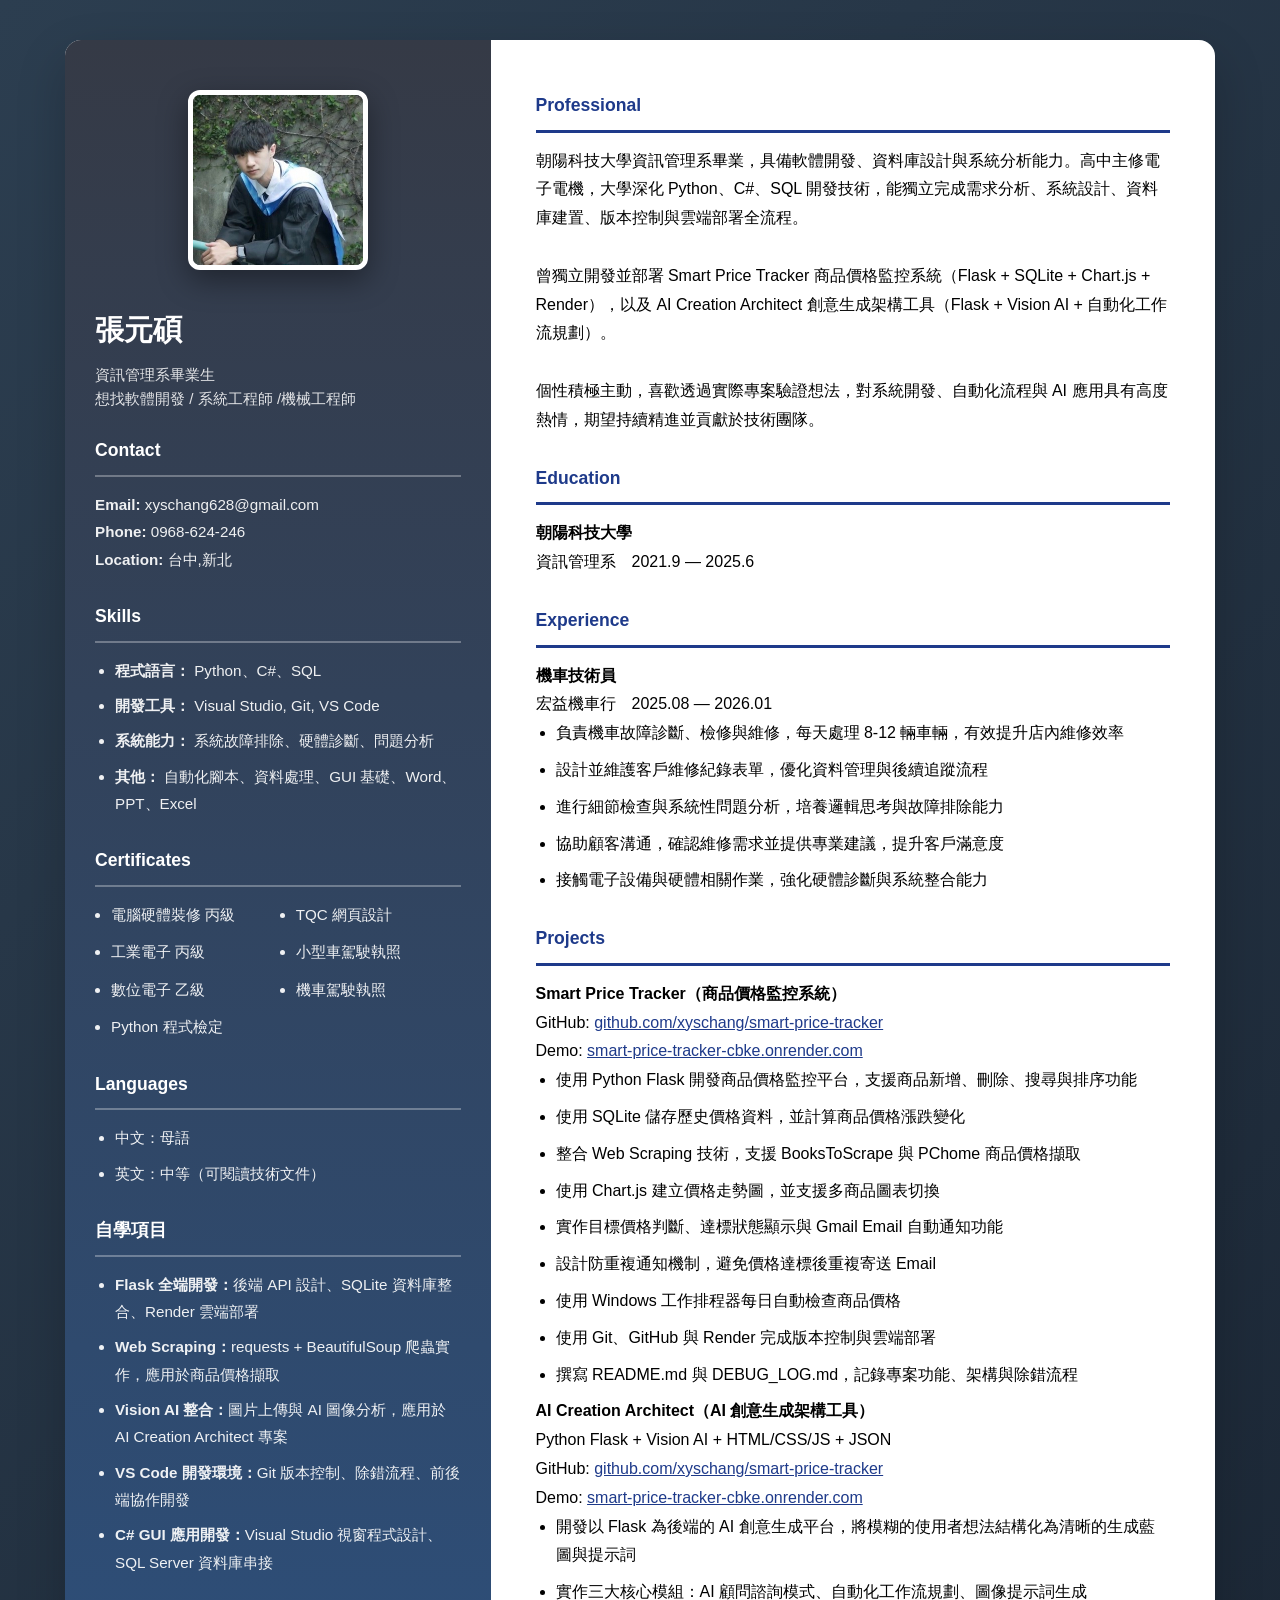
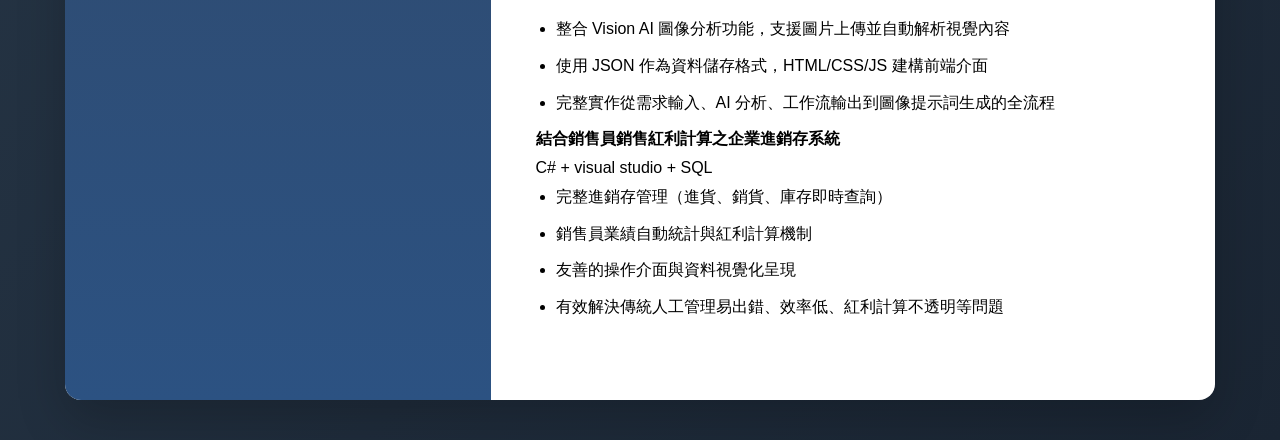
==== commit 69b6b948: "Update resume" ====
--- a/index.html
+++ b/index.html
@@ -121,7 +121,7 @@
             </ul>
 
             <p><strong>AI Creation Architect（AI 創意生成架構工具）</strong><br>
-               Python Flask + Vision AI + HTML/CSS/JS + JSON
+               Python Flask + Vision AI + HTML/CSS/JS + JSON<br>
                GitHub: <a href="https://github.com/xyschang/AI-Creation-Architect" target="_blank">github.com/xyschang/smart-price-tracker</a><br>
                 Demo: <a href="https://ai-creation-architect.onrender.com/" target="_blank">smart-price-tracker-cbke.onrender.com</a>
             </p>
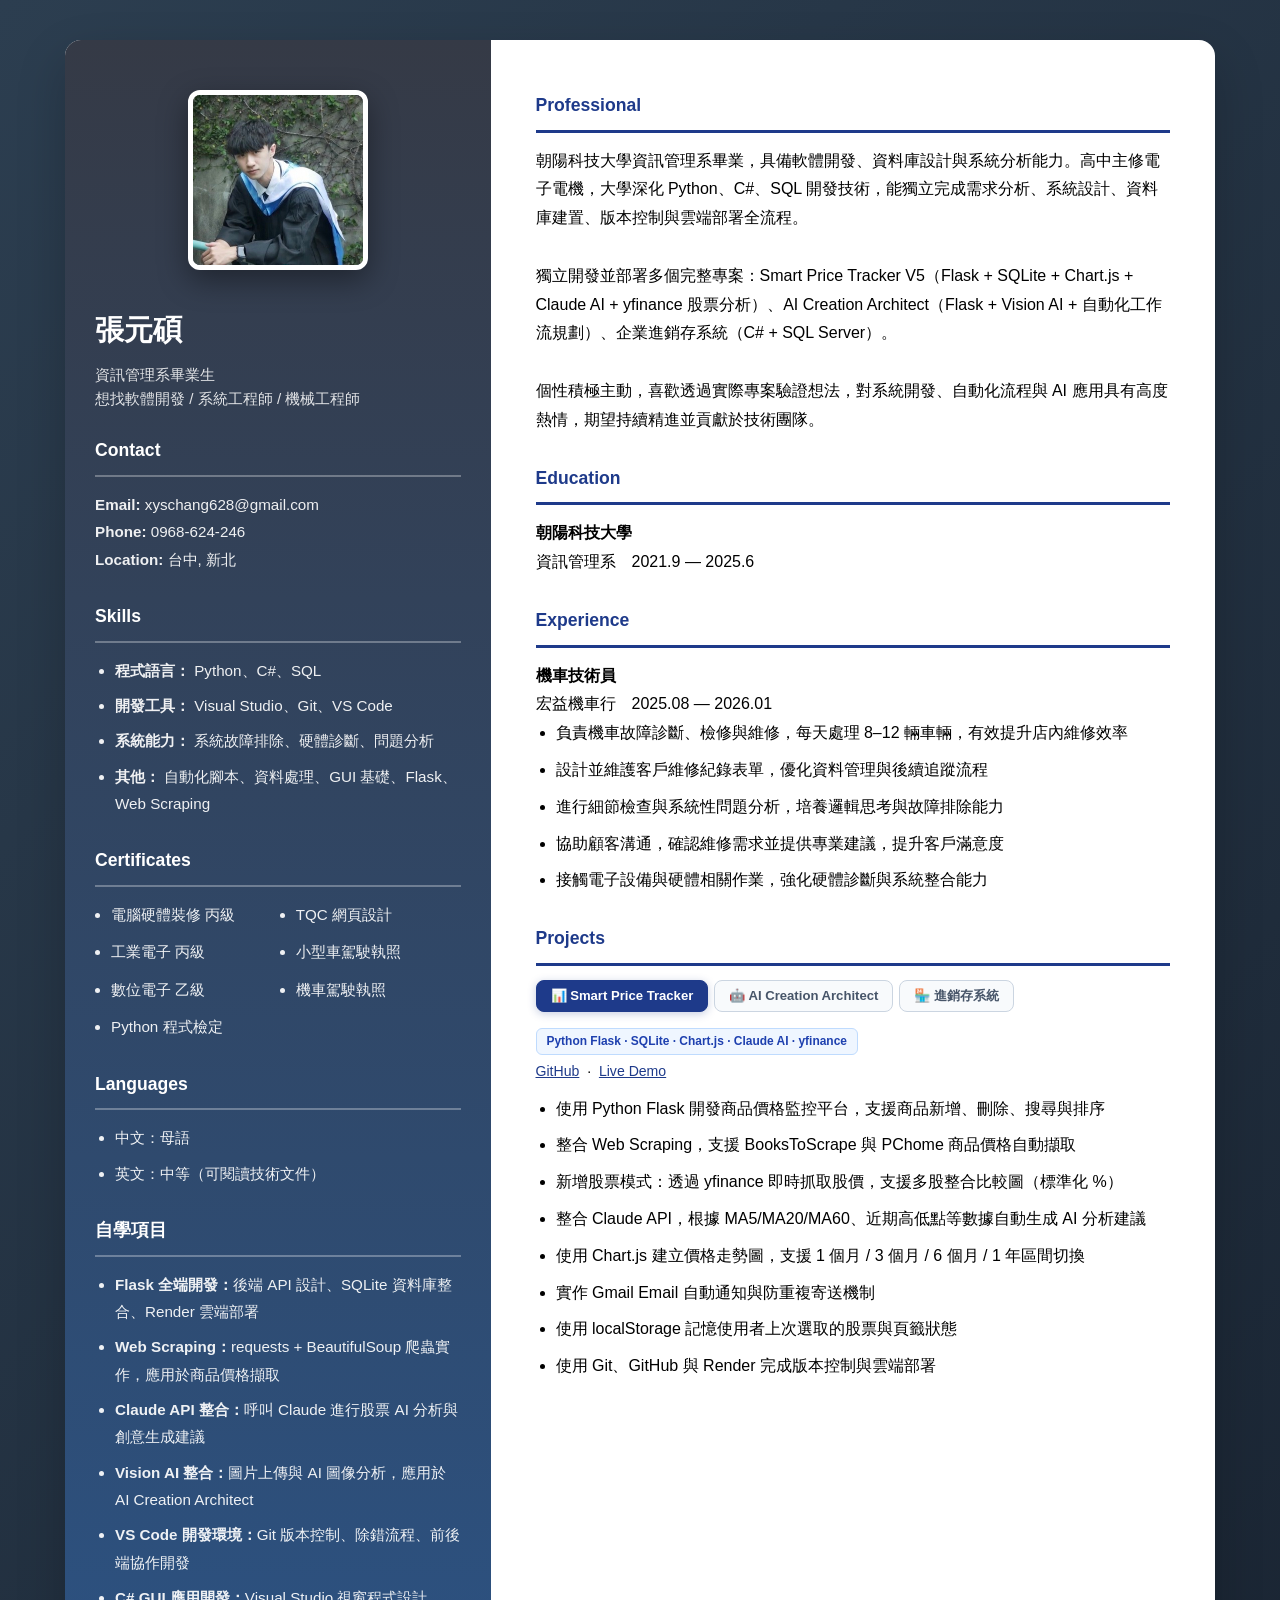
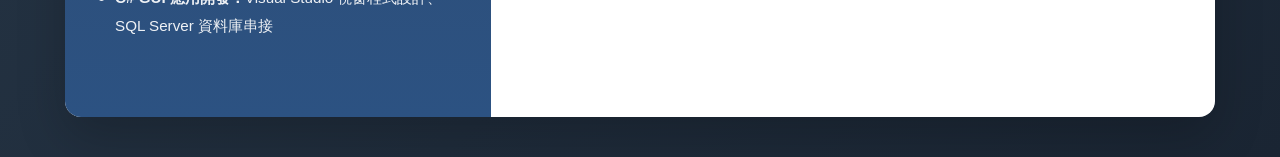
==== commit 32fe5ca8: "Update resume" ====
--- a/index.html
+++ b/index.html
@@ -1,150 +1,182 @@
-<!DOCTYPE html>
-<html lang="zh-TW">
-<head>
-    <meta charset="UTF-8">
-    <meta name="viewport" content="width=device-width, initial-scale=1.0">
-    <title>張元碩 - 軟體工程師簡歷</title>
-    <link rel="stylesheet" href="style.css">
-</head>
-<body>
-
-<div class="container">
-
-    <!-- 左欄 -->
-    <div class="left">
-        <div class="profile-photo">
-            <a href="qr.html" target="_blank">
-            <img src="photo.jpg" alt="張元碩 - 點擊顯示QR Code">
-            </a>
-        </div>
-        <h1>張元碩</h1>
-        <h3>資訊管理系畢業生<br>想找軟體開發 / 系統工程師 /機械工程師</h3>
-
-        <div class="section">
-            <h2>Contact</h2>
-            <p><strong>Email:</strong> xyschang628@gmail.com</p>
-            <p><strong>Phone:</strong> 0968-624-246</p>
-            <p><strong>Location:</strong> 台中,新北</p>
-        </div>
-
-        <div class="section">
-            <h2>Skills</h2>
-            <ul>
-                <li><strong>程式語言：</strong> Python、C#、SQL</li>
-                <li><strong>開發工具：</strong> Visual Studio, Git, VS Code</li>
-                <li><strong>系統能力：</strong> 系統故障排除、硬體診斷、問題分析</li>
-                <li><strong>其他：</strong> 自動化腳本、資料處理、GUI 基礎、Word、PPT、Excel</li>
-            </ul>
-        </div>
-
-        <div class="section">
-            <h2>Certificates</h2>
-            <ul class="cert-list"> 
-                <li>電腦硬體裝修 丙級</li>
-                <li>工業電子 丙級</li>
-                <li>數位電子 乙級</li>
-                <li>Python 程式檢定</li>
-                <li>TQC 網頁設計</li>
-                <li>小型車駕駛執照</li>
-                <li>機車駕駛執照</li>
-            </ul>
-        </div>
-
-        <div class="section">
-            <h2>Languages</h2>
-            <ul>
-                <li>中文：母語</li>
-                <li>英文：中等（可閱讀技術文件）</li>  
-            </ul>
-        </div>
-
-        <div class="section">
-            <h2>自學項目</h2>
-            <ul>
-                <li><strong>Flask 全端開發：</strong>後端 API 設計、SQLite 資料庫整合、Render 雲端部署</li>
-                <li><strong>Web Scraping：</strong>requests + BeautifulSoup 爬蟲實作，應用於商品價格擷取</li>
-                <li><strong>Vision AI 整合：</strong>圖片上傳與 AI 圖像分析，應用於 AI Creation Architect 專案</li>
-                <li><strong>VS Code 開發環境：</strong>Git 版本控制、除錯流程、前後端協作開發</li>
-                <li><strong>C# GUI 應用開發：</strong>Visual Studio 視窗程式設計、SQL Server 資料庫串接</li>
-            </ul>
-        </div>
-    </div>
-
-    <!-- 右欄 -->
-    <div class="right">
-
-        <div class="section">
-            <h2>Professional</h2>
-            <p>
-                朝陽科技大學資訊管理系畢業，具備軟體開發、資料庫設計與系統分析能力。高中主修電子電機，大學深化 Python、C#、SQL 開發技術，能獨立完成需求分析、系統設計、資料庫建置、版本控制與雲端部署全流程。<br><br>
-                曾獨立開發並部署 Smart Price Tracker 商品價格監控系統（Flask + SQLite + Chart.js + Render），以及 AI Creation Architect 創意生成架構工具（Flask + Vision AI + 自動化工作流規劃）。<br><br>
-                個性積極主動，喜歡透過實際專案驗證想法，對系統開發、自動化流程與 AI 應用具有高度熱情，期望持續精進並貢獻於技術團隊。
-            </p>
-        </div>
-
-        <div class="section">
-            <h2>Education</h2>
-            <p><strong>朝陽科技大學</strong><br>
-               資訊管理系　2021.9 — 2025.6</p>
-        </div>
-
-        <div class="section">
-            <h2>Experience</h2>
-            <p><strong>機車技術員</strong><br>
-               宏益機車行　2025.08 — 2026.01</p>
-            <ul>
-                <li>負責機車故障診斷、檢修與維修，每天處理 8-12 輛車輛，有效提升店內維修效率</li>
-                <li>設計並維護客戶維修紀錄表單，優化資料管理與後續追蹤流程</li>
-                <li>進行細節檢查與系統性問題分析，培養邏輯思考與故障排除能力</li>
-                <li>協助顧客溝通，確認維修需求並提供專業建議，提升客戶滿意度</li>
-                <li>接觸電子設備與硬體相關作業，強化硬體診斷與系統整合能力</li>
-            </ul>
-        </div>
-
-        <div class="section">
-            <h2>Projects</h2>       
-            <p><strong>Smart Price Tracker（商品價格監控系統）</strong><br>
-                GitHub: <a href="https://github.com/xyschang/smart-price-tracker" target="_blank">github.com/xyschang/smart-price-tracker</a><br>
-                Demo: <a href="https://smart-price-tracker-cbke.onrender.com" target="_blank">smart-price-tracker-cbke.onrender.com</a>
-            </p>
-
-            <ul>
-                <li>使用 Python Flask 開發商品價格監控平台，支援商品新增、刪除、搜尋與排序功能</li>
-                <li>使用 SQLite 儲存歷史價格資料，並計算商品價格漲跌變化</li>
-                <li>整合 Web Scraping 技術，支援 BooksToScrape 與 PChome 商品價格擷取</li>
-                <li>使用 Chart.js 建立價格走勢圖，並支援多商品圖表切換</li>
-                <li>實作目標價格判斷、達標狀態顯示與 Gmail Email 自動通知功能</li>
-                <li>設計防重複通知機制，避免價格達標後重複寄送 Email</li>
-                <li>使用 Windows 工作排程器每日自動檢查商品價格</li>
-                <li>使用 Git、GitHub 與 Render 完成版本控制與雲端部署</li>
-                <li>撰寫 README.md 與 DEBUG_LOG.md，記錄專案功能、架構與除錯流程</li>
-            </ul>
-
-            <p><strong>AI Creation Architect（AI 創意生成架構工具）</strong><br>
-               Python Flask + Vision AI + HTML/CSS/JS + JSON<br>
-               GitHub: <a href="https://github.com/xyschang/AI-Creation-Architect" target="_blank">github.com/xyschang/smart-price-tracker</a><br>
-                Demo: <a href="https://ai-creation-architect.onrender.com/" target="_blank">smart-price-tracker-cbke.onrender.com</a>
-            </p>
-            <ul>
-                <li>開發以 Flask 為後端的 AI 創意生成平台，將模糊的使用者想法結構化為清晰的生成藍圖與提示詞</li>
-                <li>實作三大核心模組：AI 顧問諮詢模式、自動化工作流規劃、圖像提示詞生成</li>
-                <li>整合 Vision AI 圖像分析功能，支援圖片上傳並自動解析視覺內容</li>
-                <li>使用 JSON 作為資料儲存格式，HTML/CSS/JS 建構前端介面</li>
-                <li>完整實作從需求輸入、AI 分析、工作流輸出到圖像提示詞生成的全流程</li>
-            </ul>
-
-            <p><strong>結合銷售員銷售紅利計算之企業進銷存系統</strong><br>
-               C# + visual studio + SQL</p>
-            <ul>
-                <li>完整進銷存管理（進貨、銷貨、庫存即時查詢）</li>
-                <li>銷售員業績自動統計與紅利計算機制</li>
-                <li>友善的操作介面與資料視覺化呈現</li>
-                <li>有效解決傳統人工管理易出錯、效率低、紅利計算不透明等問題</li>
-            </ul>
-        </div>
-
-    </div>
-</div>
-
-</body>
-</html>+<!DOCTYPE html>
+<html lang="zh-TW">
+<head>
+    <meta charset="UTF-8">
+    <meta name="viewport" content="width=device-width, initial-scale=1.0">
+    <title>張元碩 - 軟體工程師簡歷</title>
+    <link rel="stylesheet" href="style.css">
+</head>
+<body>
+
+<div class="container">
+
+    <!-- 左欄 -->
+    <div class="left">
+        <div class="profile-photo">
+            <a href="qr.html" target="_blank">
+            <img src="photo.jpg" alt="張元碩 - 點擊顯示QR Code">
+            </a>
+        </div>
+        <h1>張元碩</h1>
+        <h3>資訊管理系畢業生<br>想找軟體開發 / 系統工程師 / 機械工程師</h3>
+
+        <div class="section">
+            <h2>Contact</h2>
+            <p><strong>Email:</strong> xyschang628@gmail.com</p>
+            <p><strong>Phone:</strong> 0968-624-246</p>
+            <p><strong>Location:</strong> 台中, 新北</p>
+        </div>
+
+        <div class="section">
+            <h2>Skills</h2>
+            <ul>
+                <li><strong>程式語言：</strong> Python、C#、SQL</li>
+                <li><strong>開發工具：</strong> Visual Studio、Git、VS Code</li>
+                <li><strong>系統能力：</strong> 系統故障排除、硬體診斷、問題分析</li>
+                <li><strong>其他：</strong> 自動化腳本、資料處理、GUI 基礎、Flask、Web Scraping</li>
+            </ul>
+        </div>
+
+        <div class="section">
+            <h2>Certificates</h2>
+            <ul class="cert-list">
+                <li>電腦硬體裝修 丙級</li>
+                <li>工業電子 丙級</li>
+                <li>數位電子 乙級</li>
+                <li>Python 程式檢定</li>
+                <li>TQC 網頁設計</li>
+                <li>小型車駕駛執照</li>
+                <li>機車駕駛執照</li>
+            </ul>
+        </div>
+
+        <div class="section">
+            <h2>Languages</h2>
+            <ul>
+                <li>中文：母語</li>
+                <li>英文：中等（可閱讀技術文件）</li>
+            </ul>
+        </div>
+
+        <div class="section">
+            <h2>自學項目</h2>
+            <ul>
+                <li><strong>Flask 全端開發：</strong>後端 API 設計、SQLite 資料庫整合、Render 雲端部署</li>
+                <li><strong>Web Scraping：</strong>requests + BeautifulSoup 爬蟲實作，應用於商品價格擷取</li>
+                <li><strong>Claude API 整合：</strong>呼叫 Claude 進行股票 AI 分析與創意生成建議</li>
+                <li><strong>Vision AI 整合：</strong>圖片上傳與 AI 圖像分析，應用於 AI Creation Architect</li>
+                <li><strong>VS Code 開發環境：</strong>Git 版本控制、除錯流程、前後端協作開發</li>
+                <li><strong>C# GUI 應用開發：</strong>Visual Studio 視窗程式設計、SQL Server 資料庫串接</li>
+            </ul>
+        </div>
+    </div>
+
+    <!-- 右欄 -->
+    <div class="right">
+
+        <div class="section">
+            <h2>Professional</h2>
+            <p>
+                朝陽科技大學資訊管理系畢業，具備軟體開發、資料庫設計與系統分析能力。高中主修電子電機，大學深化 Python、C#、SQL 開發技術，能獨立完成需求分析、系統設計、資料庫建置、版本控制與雲端部署全流程。<br><br>
+                獨立開發並部署多個完整專案：Smart Price Tracker V5（Flask + SQLite + Chart.js + Claude AI + yfinance 股票分析）、AI Creation Architect（Flask + Vision AI + 自動化工作流規劃）、企業進銷存系統（C# + SQL Server）。<br><br>
+                個性積極主動，喜歡透過實際專案驗證想法，對系統開發、自動化流程與 AI 應用具有高度熱情，期望持續精進並貢獻於技術團隊。
+            </p>
+        </div>
+
+        <div class="section">
+            <h2>Education</h2>
+            <p><strong>朝陽科技大學</strong><br>
+               資訊管理系　2021.9 — 2025.6</p>
+        </div>
+
+        <div class="section">
+            <h2>Experience</h2>
+            <p><strong>機車技術員</strong><br>
+               宏益機車行　2025.08 — 2026.01</p>
+            <ul>
+                <li>負責機車故障診斷、檢修與維修，每天處理 8–12 輛車輛，有效提升店內維修效率</li>
+                <li>設計並維護客戶維修紀錄表單，優化資料管理與後續追蹤流程</li>
+                <li>進行細節檢查與系統性問題分析，培養邏輯思考與故障排除能力</li>
+                <li>協助顧客溝通，確認維修需求並提供專業建議，提升客戶滿意度</li>
+                <li>接觸電子設備與硬體相關作業，強化硬體診斷與系統整合能力</li>
+            </ul>
+        </div>
+
+        <!-- Projects 頁籤區塊 -->
+        <div class="section">
+            <h2>Projects</h2>
+
+            <!-- 頁籤按鈕 -->
+            <div class="proj-tabs">
+                <button class="proj-tab active" onclick="switchProject(0, this)">📊 Smart Price Tracker</button>
+                <button class="proj-tab" onclick="switchProject(1, this)">🤖 AI Creation Architect</button>
+                <button class="proj-tab" onclick="switchProject(2, this)">🏪 進銷存系統</button>
+            </div>
+
+            <!-- 專案內容 0：Smart Price Tracker -->
+            <div class="proj-content active" id="proj-0">
+                <div class="proj-meta">
+                    <span class="proj-tech">Python Flask · SQLite · Chart.js · Claude AI · yfinance</span><br>
+                    <a href="https://github.com/xyschang/smart-price-tracker" target="_blank">GitHub</a>
+                    &nbsp;·&nbsp;
+                    <a href="https://smart-price-tracker-cbke.onrender.com" target="_blank">Live Demo</a>
+                </div>
+                <ul>
+                    <li>使用 Python Flask 開發商品價格監控平台，支援商品新增、刪除、搜尋與排序</li>
+                    <li>整合 Web Scraping，支援 BooksToScrape 與 PChome 商品價格自動擷取</li>
+                    <li>新增股票模式：透過 yfinance 即時抓取股價，支援多股整合比較圖（標準化 %）</li>
+                    <li>整合 Claude API，根據 MA5/MA20/MA60、近期高低點等數據自動生成 AI 分析建議</li>
+                    <li>使用 Chart.js 建立價格走勢圖，支援 1 個月 / 3 個月 / 6 個月 / 1 年區間切換</li>
+                    <li>實作 Gmail Email 自動通知與防重複寄送機制</li>
+                    <li>使用 localStorage 記憶使用者上次選取的股票與頁籤狀態</li>
+                    <li>使用 Git、GitHub 與 Render 完成版本控制與雲端部署</li>
+                </ul>
+            </div>
+
+            <!-- 專案內容 1：AI Creation Architect -->
+            <div class="proj-content" id="proj-1">
+                <div class="proj-meta">
+                    <span class="proj-tech">Python Flask · Claude API · Vision AI · HTML/CSS/JS · JSON</span><br>
+                    <a href="https://github.com/xyschang/AI-Creation-Architect" target="_blank">GitHub</a>
+                    &nbsp;·&nbsp;
+                    <a href="https://ai-creation-architect.onrender.com/" target="_blank">Live Demo</a>
+                </div>
+                <ul>
+                    <li>開發 AI 創意生成架構平台，將模糊的使用者想法自動結構化為清晰的生成藍圖與提示詞</li>
+                    <li>實作三大核心模組：AI 顧問諮詢模式、自動化工作流規劃、圖像提示詞生成</li>
+                    <li>整合 Claude API 進行自然語言分析，根據使用者輸入生成完整的創作架構</li>
+                    <li>支援圖片上傳與 Vision AI 圖像內容解析，自動提取視覺關鍵詞</li>
+                    <li>以 JSON 作為資料儲存格式，HTML/CSS/JS 建構前端互動介面</li>
+                    <li>完整實作從需求輸入、AI 分析、工作流輸出到圖像提示詞生成的全流程</li>
+                </ul>
+            </div>
+
+            <!-- 專案內容 2：進銷存系統 -->
+            <div class="proj-content" id="proj-2">
+                <div class="proj-meta">
+                    <span class="proj-tech">C# · Visual Studio · SQL Server</span>
+                </div>
+                <ul>
+                    <li>完整進銷存管理：進貨、銷貨、庫存即時查詢</li>
+                    <li>銷售員業績自動統計與紅利計算機制，解決傳統人工計算不透明問題</li>
+                    <li>友善的 GUI 操作介面與資料視覺化呈現</li>
+                    <li>有效解決傳統人工管理易出錯、效率低等問題</li>
+                </ul>
+            </div>
+
+        </div>
+
+    </div>
+</div>
+
+<script>
+function switchProject(index, btn) {
+    document.querySelectorAll('.proj-tab').forEach(t => t.classList.remove('active'));
+    document.querySelectorAll('.proj-content').forEach(c => c.classList.remove('active'));
+    btn.classList.add('active');
+    document.getElementById('proj-' + index).classList.add('active');
+}
+</script>
+
+</body>
+</html>
--- a/style.css
+++ b/style.css
@@ -206,3 +206,82 @@
 
     h1 { font-size: 1.45em; }
 }
+
+/* ==================== Projects 頁籤 ==================== */
+.proj-tabs {
+    display: flex;
+    flex-wrap: wrap;
+    gap: 6px;
+    margin-bottom: 16px;
+}
+
+.proj-tab {
+    padding: 6px 14px;
+    border-radius: 8px;
+    border: 1px solid #cbd5e1;
+    background: #f8fafc;
+    color: #475569;
+    font-size: 0.82em;
+    font-weight: 600;
+    cursor: pointer;
+    transition: all 0.2s ease;
+    white-space: nowrap;
+}
+
+.proj-tab:hover {
+    border-color: #1e3a8a;
+    color: #1e3a8a;
+    background: #eff6ff;
+}
+
+.proj-tab.active {
+    background: #1e3a8a;
+    color: white;
+    border-color: #1e3a8a;
+    box-shadow: 0 2px 8px rgba(30,58,138,0.25);
+}
+
+/* 專案內容：預設隱藏，active 才顯示 */
+.proj-content {
+    display: none;
+    animation: fadeIn 0.2s ease;
+}
+
+.proj-content.active {
+    display: block;
+}
+
+@keyframes fadeIn {
+    from { opacity: 0; transform: translateY(4px); }
+    to   { opacity: 1; transform: translateY(0); }
+}
+
+/* 技術標籤列 */
+.proj-meta {
+    margin-bottom: 10px;
+    font-size: 0.88em;
+    line-height: 1.8;
+}
+
+.proj-tech {
+    display: inline-block;
+    background: #eff6ff;
+    color: #1e40af;
+    border: 1px solid #bfdbfe;
+    border-radius: 6px;
+    padding: 2px 10px;
+    font-size: 0.85em;
+    font-weight: 600;
+    margin-bottom: 4px;
+}
+
+/* 手機版頁籤換行 */
+@media (max-width: 768px) {
+    .proj-tabs {
+        gap: 5px;
+    }
+    .proj-tab {
+        font-size: 0.78em;
+        padding: 5px 10px;
+    }
+}
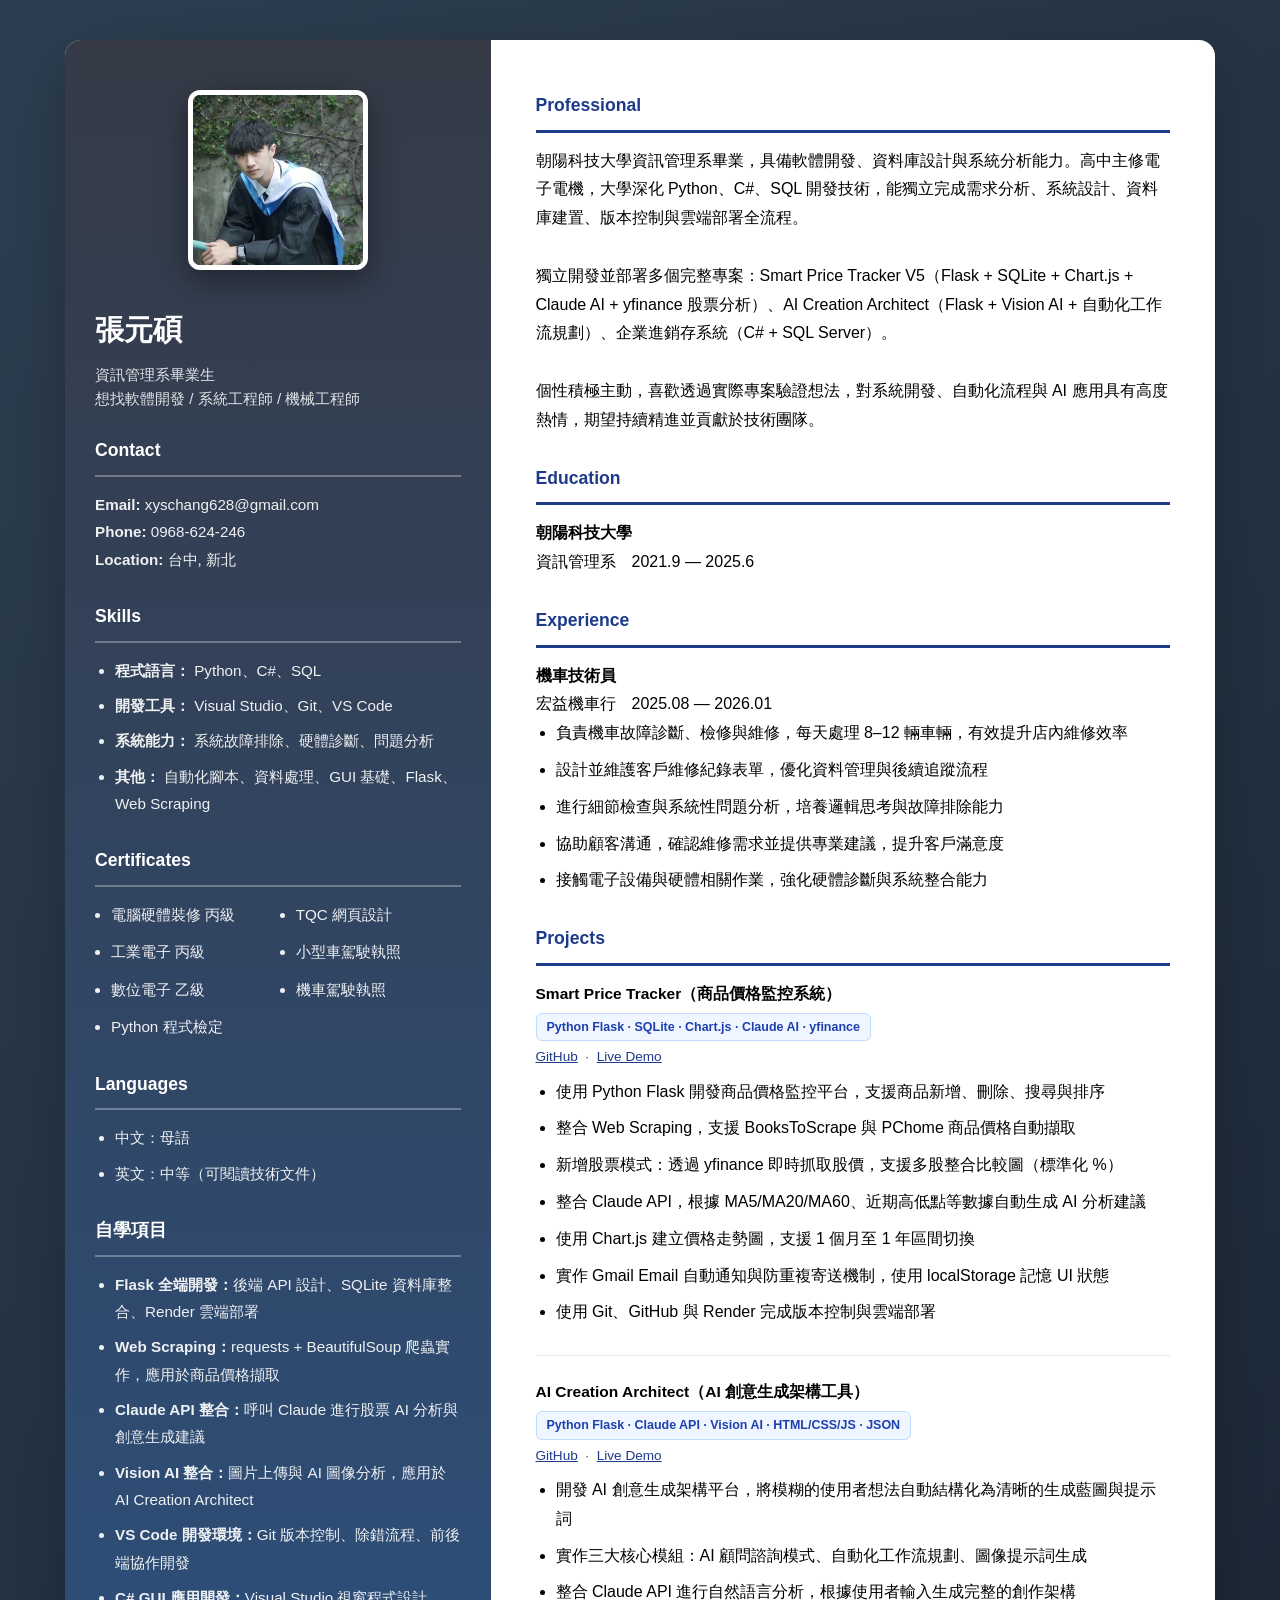
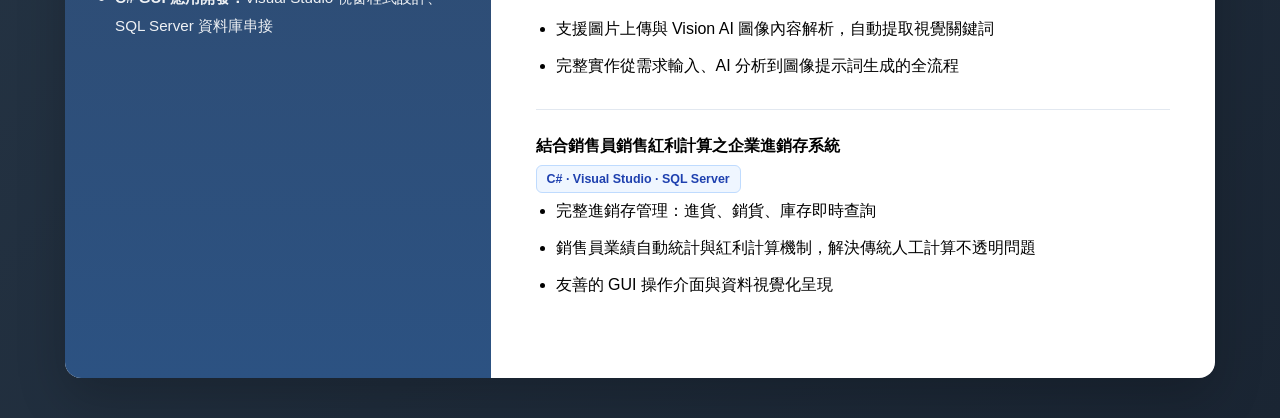
==== commit c07abdc3: "Update resume" ====
--- a/index.html
+++ b/index.html
@@ -102,65 +102,52 @@
             </ul>
         </div>
 
-        <!-- Projects 頁籤區塊 -->
         <div class="section">
             <h2>Projects</h2>
 
-            <!-- 頁籤按鈕 -->
-            <div class="proj-tabs">
-                <button class="proj-tab active" onclick="switchProject(0, this)">📊 Smart Price Tracker</button>
-                <button class="proj-tab" onclick="switchProject(1, this)">🤖 AI Creation Architect</button>
-                <button class="proj-tab" onclick="switchProject(2, this)">🏪 進銷存系統</button>
-            </div>
-
-            <!-- 專案內容 0：Smart Price Tracker -->
-            <div class="proj-content active" id="proj-0">
-                <div class="proj-meta">
-                    <span class="proj-tech">Python Flask · SQLite · Chart.js · Claude AI · yfinance</span><br>
+            <div class="proj-block">
+                <p class="proj-title"><strong>Smart Price Tracker（商品價格監控系統）</strong></p>
+                <p class="proj-stack">Python Flask · SQLite · Chart.js · Claude AI · yfinance</p>
+                <p class="proj-links">
                     <a href="https://github.com/xyschang/smart-price-tracker" target="_blank">GitHub</a>
                     &nbsp;·&nbsp;
                     <a href="https://smart-price-tracker-cbke.onrender.com" target="_blank">Live Demo</a>
-                </div>
+                </p>
                 <ul>
                     <li>使用 Python Flask 開發商品價格監控平台，支援商品新增、刪除、搜尋與排序</li>
                     <li>整合 Web Scraping，支援 BooksToScrape 與 PChome 商品價格自動擷取</li>
                     <li>新增股票模式：透過 yfinance 即時抓取股價，支援多股整合比較圖（標準化 %）</li>
                     <li>整合 Claude API，根據 MA5/MA20/MA60、近期高低點等數據自動生成 AI 分析建議</li>
-                    <li>使用 Chart.js 建立價格走勢圖，支援 1 個月 / 3 個月 / 6 個月 / 1 年區間切換</li>
-                    <li>實作 Gmail Email 自動通知與防重複寄送機制</li>
-                    <li>使用 localStorage 記憶使用者上次選取的股票與頁籤狀態</li>
+                    <li>使用 Chart.js 建立價格走勢圖，支援 1 個月至 1 年區間切換</li>
+                    <li>實作 Gmail Email 自動通知與防重複寄送機制，使用 localStorage 記憶 UI 狀態</li>
                     <li>使用 Git、GitHub 與 Render 完成版本控制與雲端部署</li>
                 </ul>
             </div>
 
-            <!-- 專案內容 1：AI Creation Architect -->
-            <div class="proj-content" id="proj-1">
-                <div class="proj-meta">
-                    <span class="proj-tech">Python Flask · Claude API · Vision AI · HTML/CSS/JS · JSON</span><br>
+            <div class="proj-block">
+                <p class="proj-title"><strong>AI Creation Architect（AI 創意生成架構工具）</strong></p>
+                <p class="proj-stack">Python Flask · Claude API · Vision AI · HTML/CSS/JS · JSON</p>
+                <p class="proj-links">
                     <a href="https://github.com/xyschang/AI-Creation-Architect" target="_blank">GitHub</a>
                     &nbsp;·&nbsp;
                     <a href="https://ai-creation-architect.onrender.com/" target="_blank">Live Demo</a>
-                </div>
+                </p>
                 <ul>
                     <li>開發 AI 創意生成架構平台，將模糊的使用者想法自動結構化為清晰的生成藍圖與提示詞</li>
                     <li>實作三大核心模組：AI 顧問諮詢模式、自動化工作流規劃、圖像提示詞生成</li>
                     <li>整合 Claude API 進行自然語言分析，根據使用者輸入生成完整的創作架構</li>
                     <li>支援圖片上傳與 Vision AI 圖像內容解析，自動提取視覺關鍵詞</li>
-                    <li>以 JSON 作為資料儲存格式，HTML/CSS/JS 建構前端互動介面</li>
-                    <li>完整實作從需求輸入、AI 分析、工作流輸出到圖像提示詞生成的全流程</li>
+                    <li>完整實作從需求輸入、AI 分析到圖像提示詞生成的全流程</li>
                 </ul>
             </div>
 
-            <!-- 專案內容 2：進銷存系統 -->
-            <div class="proj-content" id="proj-2">
-                <div class="proj-meta">
-                    <span class="proj-tech">C# · Visual Studio · SQL Server</span>
-                </div>
+            <div class="proj-block">
+                <p class="proj-title"><strong>結合銷售員銷售紅利計算之企業進銷存系統</strong></p>
+                <p class="proj-stack">C# · Visual Studio · SQL Server</p>
                 <ul>
                     <li>完整進銷存管理：進貨、銷貨、庫存即時查詢</li>
                     <li>銷售員業績自動統計與紅利計算機制，解決傳統人工計算不透明問題</li>
                     <li>友善的 GUI 操作介面與資料視覺化呈現</li>
-                    <li>有效解決傳統人工管理易出錯、效率低等問題</li>
                 </ul>
             </div>
 
@@ -169,14 +156,5 @@
     </div>
 </div>
 
-<script>
-function switchProject(index, btn) {
-    document.querySelectorAll('.proj-tab').forEach(t => t.classList.remove('active'));
-    document.querySelectorAll('.proj-content').forEach(c => c.classList.remove('active'));
-    btn.classList.add('active');
-    document.getElementById('proj-' + index).classList.add('active');
-}
-</script>
-
 </body>
 </html>
--- a/style.css
+++ b/style.css
@@ -207,81 +207,38 @@
     h1 { font-size: 1.45em; }
 }
 
-/* ==================== Projects 頁籤 ==================== */
-.proj-tabs {
-    display: flex;
-    flex-wrap: wrap;
-    gap: 6px;
-    margin-bottom: 16px;
-}
-
-.proj-tab {
-    padding: 6px 14px;
-    border-radius: 8px;
-    border: 1px solid #cbd5e1;
-    background: #f8fafc;
-    color: #475569;
-    font-size: 0.82em;
-    font-weight: 600;
-    cursor: pointer;
-    transition: all 0.2s ease;
-    white-space: nowrap;
-}
-
-.proj-tab:hover {
-    border-color: #1e3a8a;
-    color: #1e3a8a;
-    background: #eff6ff;
-}
-
-.proj-tab.active {
-    background: #1e3a8a;
-    color: white;
-    border-color: #1e3a8a;
-    box-shadow: 0 2px 8px rgba(30,58,138,0.25);
-}
-
-/* 專案內容：預設隱藏，active 才顯示 */
-.proj-content {
-    display: none;
-    animation: fadeIn 0.2s ease;
-}
-
-.proj-content.active {
-    display: block;
-}
-
-@keyframes fadeIn {
-    from { opacity: 0; transform: translateY(4px); }
-    to   { opacity: 1; transform: translateY(0); }
-}
-
-/* 技術標籤列 */
-.proj-meta {
-    margin-bottom: 10px;
-    font-size: 0.88em;
-    line-height: 1.8;
-}
-
-.proj-tech {
+/* ==================== Projects 樣式 ==================== */
+.proj-block {
+    margin-bottom: 22px;
+    padding-bottom: 20px;
+    border-bottom: 1px solid #e2e8f0;
+}
+
+.proj-block:last-child {
+    border-bottom: none;
+    margin-bottom: 0;
+    padding-bottom: 0;
+}
+
+.proj-title {
+    margin-bottom: 4px;
+    font-size: 0.97em;
+}
+
+.proj-stack {
     display: inline-block;
     background: #eff6ff;
     color: #1e40af;
     border: 1px solid #bfdbfe;
     border-radius: 6px;
     padding: 2px 10px;
-    font-size: 0.85em;
+    font-size: 0.78em;
     font-weight: 600;
     margin-bottom: 4px;
 }
 
-/* 手機版頁籤換行 */
-@media (max-width: 768px) {
-    .proj-tabs {
-        gap: 5px;
-    }
-    .proj-tab {
-        font-size: 0.78em;
-        padding: 5px 10px;
-    }
-}
+.proj-links {
+    font-size: 0.85em;
+    margin-bottom: 8px;
+    color: #475569;
+}
